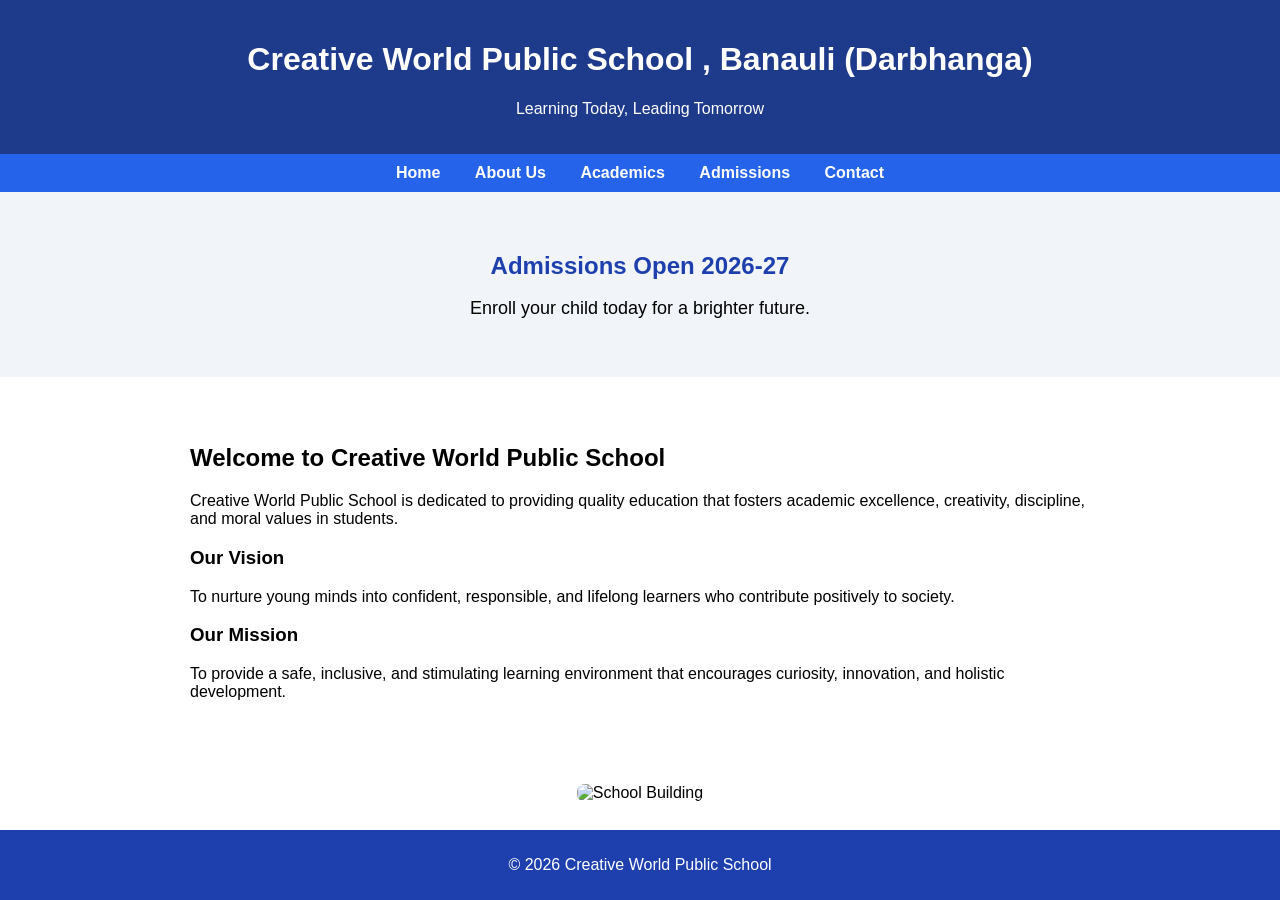
==== index.html @ fd7ee2b3 "desktop uploaded all the new files" ====
<!DOCTYPE html>
<html>
<head>
  <title>Creative World Public School</title>
  <link rel="stylesheet" href="style.css">
</head>
<body>

  <!-- Header -->
  <header>
    <h1>Creative World Public School , Banauli (Darbhanga)</h1>
    <p>Learning Today, Leading Tomorrow</p>
  </header>

  <!-- Navigation Menu -->
  <nav>
    <a href="index.html">Home</a>
    <a href="about.html">About Us</a>
    <a href="academics.html">Academics</a>
    <a href="admissions.html">Admissions</a>
    <a href="contact.html">Contact</a>
  </nav>

  <div class="hero">
  <h2>Admissions Open 2026-27</h2>
  <p>Enroll your child today for a brighter future.</p>
</div>


  <!-- Main Section -->
  <section>
  <h2>Welcome to Creative World Public School</h2>
  <p>
    Creative World Public School is dedicated to providing quality
    education that fosters academic excellence, creativity,
    discipline, and moral values in students.
  </p>

  <h3>Our Vision</h3>
  <p>
    To nurture young minds into confident, responsible, and
    lifelong learners who contribute positively to society.
  </p>

  <h3>Our Mission</h3>
  <p>
    To provide a safe, inclusive, and stimulating learning
    environment that encourages curiosity, innovation, and
    holistic development.
  </p>
</section>
<div class="school-image">
  <img src="https://cdn.pixabay.com/photo/2021/09/05/17/32/school-6600051_960_720.jpg" alt="School Building">
</div>



  <!-- Footer -->
  <footer>
    <p>© 2026 Creative World Public School</p>
  </footer>

</body>
</html>
---- style.css ----
body {
  margin: 0;
  font-family: Arial, sans-serif;
  min-height: 100vh;
  display: flex;
  flex-direction: column;
}




header {
  background-color: #1e3a8a;
  color: white;
  text-align: center;
  padding: 20px;
}

nav {
  background-color: #2563eb;
  text-align: center;
  padding: 10px;
}

nav a {
  color: white;
  margin: 0 15px;
  text-decoration: none;
  font-weight: bold;
}

nav a:hover {
  text-decoration: underline;
}

section {
  padding: 40px 20px;
  max-width: 900px;
  margin: auto;
}


footer {
  background-color: #1e40af;
  color: white;
  text-align: center;
  padding: 10px;
  margin-top: auto;
}
.hero {
  background-color: #f1f5f9;
  text-align: center;
  padding: 40px 20px;
}

.hero h2 {
  color: #1e40af;
  margin-bottom: 10px;
}

.hero p {
  font-size: 18px;
}

.school-image {
  text-align: center;
  margin: 20px 0;
}

.school-image img {
  width: 80%;
  max-width: 600px;
  border-radius: 8px;
}
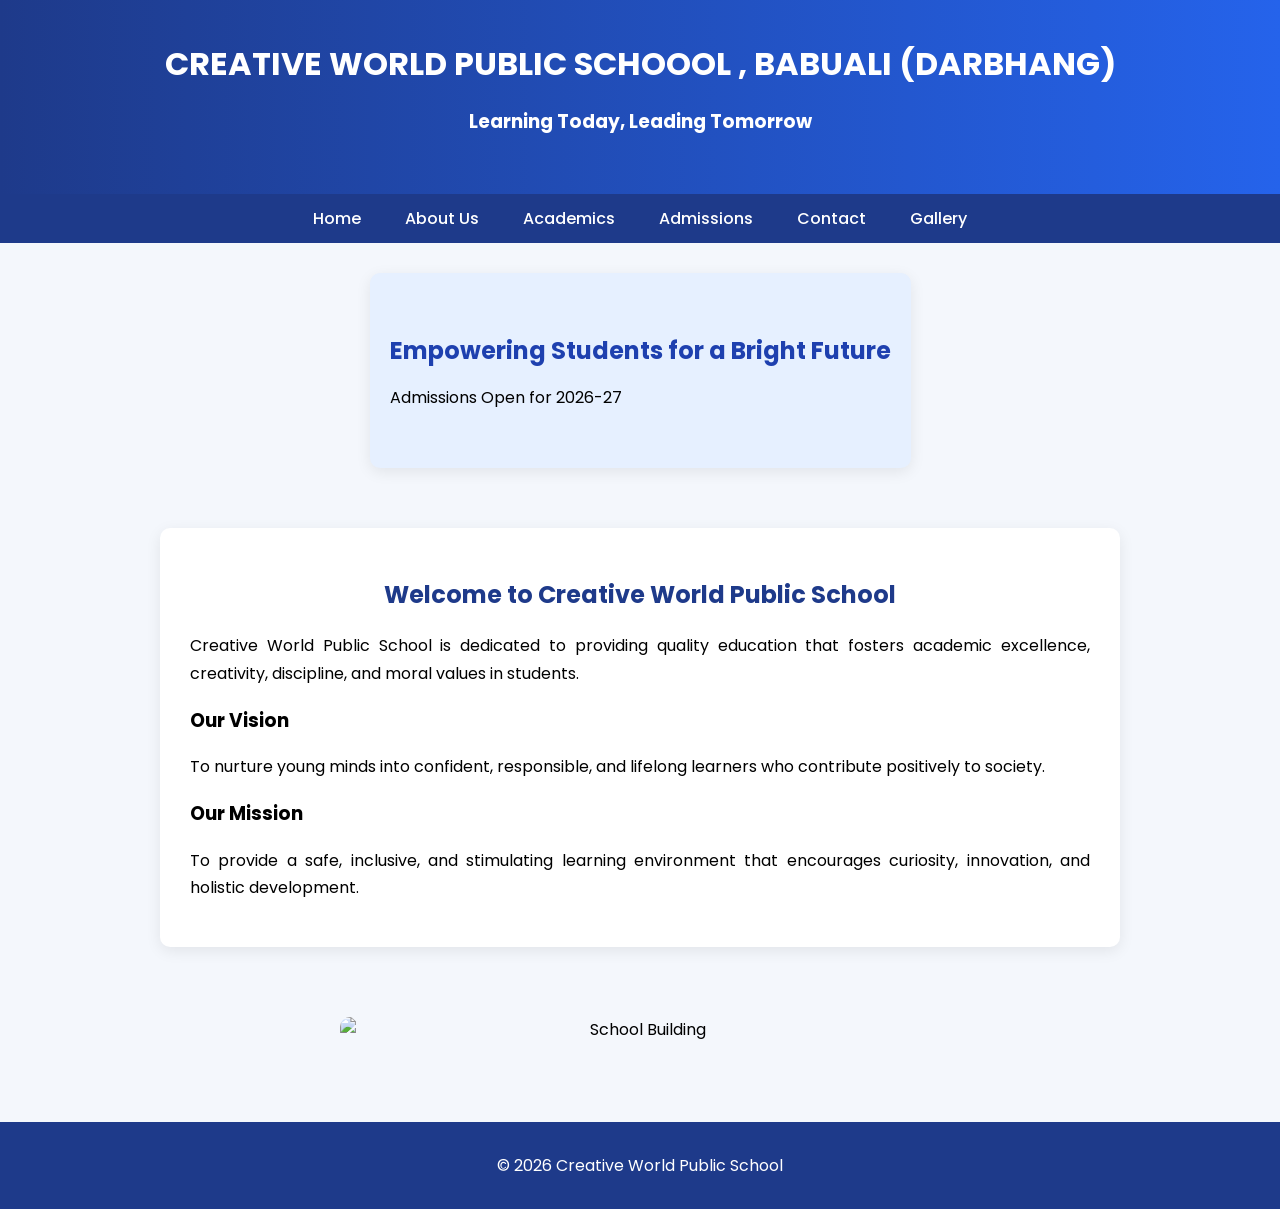
==== commit 1f845775: "Updated website design and added gallery" ====
--- a/index.html
+++ b/index.html
@@ -1,64 +1,71 @@
-<!DOCTYPE html>
-<html>
-<head>
-  <title>Creative World Public School</title>
-  <link rel="stylesheet" href="style.css">
-</head>
-<body>
-
-  <!-- Header -->
-  <header>
-    <h1>Creative World Public School , Banauli (Darbhanga)</h1>
-    <p>Learning Today, Leading Tomorrow</p>
-  </header>
-
-  <!-- Navigation Menu -->
-  <nav>
-    <a href="index.html">Home</a>
-    <a href="about.html">About Us</a>
-    <a href="academics.html">Academics</a>
-    <a href="admissions.html">Admissions</a>
-    <a href="contact.html">Contact</a>
-  </nav>
-
-  <div class="hero">
-  <h2>Admissions Open 2026-27</h2>
-  <p>Enroll your child today for a brighter future.</p>
-</div>
-
-
-  <!-- Main Section -->
-  <section>
-  <h2>Welcome to Creative World Public School</h2>
-  <p>
-    Creative World Public School is dedicated to providing quality
-    education that fosters academic excellence, creativity,
-    discipline, and moral values in students.
-  </p>
-
-  <h3>Our Vision</h3>
-  <p>
-    To nurture young minds into confident, responsible, and
-    lifelong learners who contribute positively to society.
-  </p>
-
-  <h3>Our Mission</h3>
-  <p>
-    To provide a safe, inclusive, and stimulating learning
-    environment that encourages curiosity, innovation, and
-    holistic development.
-  </p>
-</section>
-<div class="school-image">
-  <img src="https://cdn.pixabay.com/photo/2021/09/05/17/32/school-6600051_960_720.jpg" alt="School Building">
-</div>
-
-
-
-  <!-- Footer -->
-  <footer>
-    <p>© 2026 Creative World Public School</p>
-  </footer>
-
-</body>
-</html>
+<!DOCTYPE html>
+<html>
+<head>
+  <title>Creative World Public School</title>
+  <meta name="viewport" content="width=device-width, initial-scale=1.0">
+  <link href="https://fonts.googleapis.com/css2?family=Poppins:wght@300;400;600&display=swap" rel="stylesheet">
+  <link rel="stylesheet" href="style.css">
+</head>
+<body>
+
+  <!-- Header -->
+  <header>
+    <h1>CREATIVE WORLD PUBLIC SCHOOOL , BABUALI (DARBHANG) </h1>
+    <h3>Learning Today, Leading Tomorrow</h3>
+  </header>
+
+  <!-- Navigation Menu -->
+  <nav>
+    <a href="index.html">Home</a>
+    <a href="about.html">About Us</a>
+    <a href="academics.html">Academics</a>
+    <a href="admissions.html">Admissions</a>
+    <a href="contact.html">Contact</a>
+    <a href="gallery.html">Gallery</a>
+    
+  </nav>
+
+  <section class="hero">
+  <h2>Empowering Students for a Bright Future</h2>
+  <p>Admissions Open for 2026-27</p>
+</section>
+</div>
+
+
+  <!-- Main Section -->
+  <section>
+  <h2>Welcome to Creative World Public School</h2>
+  <p>
+    Creative World Public School is dedicated to providing quality
+    education that fosters academic excellence, creativity,
+    discipline, and moral values in students.
+  </p>
+
+  <h3>Our Vision</h3>
+  <p>
+    To nurture young minds into confident, responsible, and
+    lifelong learners who contribute positively to society.
+  </p>
+
+  <h3>Our Mission</h3>
+  <p>
+    To provide a safe, inclusive, and stimulating learning
+    environment that encourages curiosity, innovation, and
+    holistic development.
+  </p>
+</section>
+<div class="school-image">
+  <img src="groupakashsir.JPG" alt="School Building">
+  <!-- <img src="IMG20220530094544.jpg" alt="School Building"> -->
+  <!-- <img src="childeren.jpg" alt="Children Image"> -->
+</div>
+
+
+
+  <!-- Footer -->
+  <footer>
+    <p>© 2026 Creative World Public School</p>
+  </footer>
+
+</body>
+</html>
--- a/style.css
+++ b/style.css
@@ -1,78 +1,219 @@
-
-
-body {
-  margin: 0;
-  font-family: Arial, sans-serif;
-  min-height: 100vh;
-  display: flex;
-  flex-direction: column;
-}
-
-
-
-
-header {
-  background-color: #1e3a8a;
-  color: white;
-  text-align: center;
-  padding: 20px;
-}
-
-nav {
-  background-color: #2563eb;
-  text-align: center;
-  padding: 10px;
-}
-
-nav a {
-  color: white;
-  margin: 0 15px;
-  text-decoration: none;
-  font-weight: bold;
-}
-
-nav a:hover {
-  text-decoration: underline;
-}
-
-section {
-  padding: 40px 20px;
-  max-width: 900px;
-  margin: auto;
-}
-
-
-footer {
-  background-color: #1e40af;
-  color: white;
-  text-align: center;
-  padding: 10px;
-  margin-top: auto;
-}
-.hero {
-  background-color: #f1f5f9;
-  text-align: center;
-  padding: 40px 20px;
-}
-
-.hero h2 {
-  color: #1e40af;
-  margin-bottom: 10px;
-}
-
-.hero p {
-  font-size: 18px;
-}
-
-.school-image {
-  text-align: center;
-  margin: 20px 0;
-}
-
-.school-image img {
-  width: 80%;
-  max-width: 600px;
-  border-radius: 8px;
-}
-
-
+body {
+  margin: 0;
+  font-family: 'Poppins', sans-serif;
+  background-color: #f4f7fc;
+  min-height: 100vh;
+  display: flex;
+  flex-direction: column;
+}
+
+/* Header */
+header {
+  background: linear-gradient(90deg, #1e3a8a, #2563eb);
+  color: white;
+  text-align: center;
+  padding: 40px 20px;
+}
+
+header h1 {
+  margin: 0;
+  font-size: 32px;
+}
+
+header p {
+  margin-top: 10px;
+  font-weight: 300;
+}
+
+/* Navigation */
+nav {
+  background-color: #1e3a8a;
+  text-align: center;
+  padding: 12px 0;
+}
+
+nav a {
+  color: white;
+  text-decoration: none;
+  margin: 0 20px;
+  font-weight: 500;
+  transition: 0.3s;
+}
+
+nav a:hover {
+  color: #ffd700;
+}
+
+/* Hero Section */
+.hero {
+  background-color: #e6f0ff;
+  text-align: center;
+  padding: 40px 20px;
+}
+
+.hero h2 {
+  color: #1e40af;
+  margin-bottom: 10px;
+}
+
+/* Main Sections */
+section {
+  background: white;
+  margin: 30px auto;
+  padding: 30px;
+  border-radius: 10px;
+  max-width: 900px;
+  box-shadow: 0 4px 15px rgba(0,0,0,0.08);
+}
+
+/* Section Headings */
+section h2 {
+  text-align: center;
+  color: #1e3a8a;
+  margin-bottom: 20px;
+}
+
+/* Section Paragraphs */
+section p {
+  line-height: 1.7;
+  font-size: 16px;
+  text-align: justify;
+}
+
+/* Images */
+.school-image {
+  text-align: center;
+  margin: 20px 0;
+}
+
+.school-image img {
+  width: 100%;
+  max-width: 600px;
+  display: block;
+  margin: 20px auto;
+  border-radius: 10px;
+}
+
+/* Buttons */
+button {
+  background-color: #1e3a8a;
+  color: white;
+  padding: 10px 20px;
+  border: none;
+  border-radius: 5px;
+  cursor: pointer;
+}
+
+button:hover {
+  background-color: #15306b;
+}
+
+/* Footer */
+footer {
+  background-color: #1e3a8a;
+  color: white;
+  text-align: center;
+  padding: 15px;
+  margin-top: 40px;
+}
+
+/* Main layout fix */
+main {
+  flex: 1;
+}
+
+
+/* ===========================
+   Responsive Design
+   =========================== */
+
+@media (max-width: 768px) {
+
+  nav {
+    padding: 0;
+  }
+
+  nav a {
+    text-align: center;
+    font-size: 16px;
+    display: block;
+    width: 100%;
+    padding: 15px 0;
+    margin: 0;
+    border-top: 1px solid rgba(255,255,255,0.2);
+  }
+
+  nav a:first-child {
+    border-top: none;
+  }
+
+}
+
+/* Gallery Grid */
+.gallery {
+  display: grid;
+  grid-template-columns: repeat(auto-fit, minmax(250px, 1fr));
+  gap: 15px;
+  margin-top: 20px;
+}
+
+.gallery img {
+  width: 100%;
+  border-radius: 10px;
+  transition: 0.3s;
+}
+
+.gallery img:hover {
+  transform: scale(1.05);
+}
+
+/* =========================
+   Gallery Styling
+========================= */
+
+.gallery {
+  display: grid;
+  grid-template-columns: repeat(auto-fit, minmax(250px, 1fr));
+  gap: 20px;
+  margin-top: 25px;
+}
+
+.gallery-item {
+  overflow: hidden;
+  border-radius: 12px;
+  box-shadow: 0 5px 15px rgba(0,0,0,0.1);
+}
+
+.gallery-item img {
+  width: 100%;
+  height: 250px;
+  object-fit: cover;
+  transition: transform 0.4s ease;
+}
+
+.gallery-item img:hover {
+  transform: scale(1.1);
+}
+.gallery {
+  display: grid;
+  grid-template-columns: repeat(auto-fit, minmax(250px, 1fr));
+  gap: 20px;
+}
+
+.gallery-item {
+  overflow: hidden;
+  border-radius: 10px;
+  box-shadow: 0 4px 15px rgba(0,0,0,0.1);
+}
+
+.gallery-item img {
+  width: 100%;
+  height: 250px;        /* Fixed height */
+  object-fit: cover;    /* This fixes vertical image issue */
+  display: block;
+  transition: 0.4s;
+}
+
+.gallery-item img:hover {
+  transform: scale(1.05);
+}
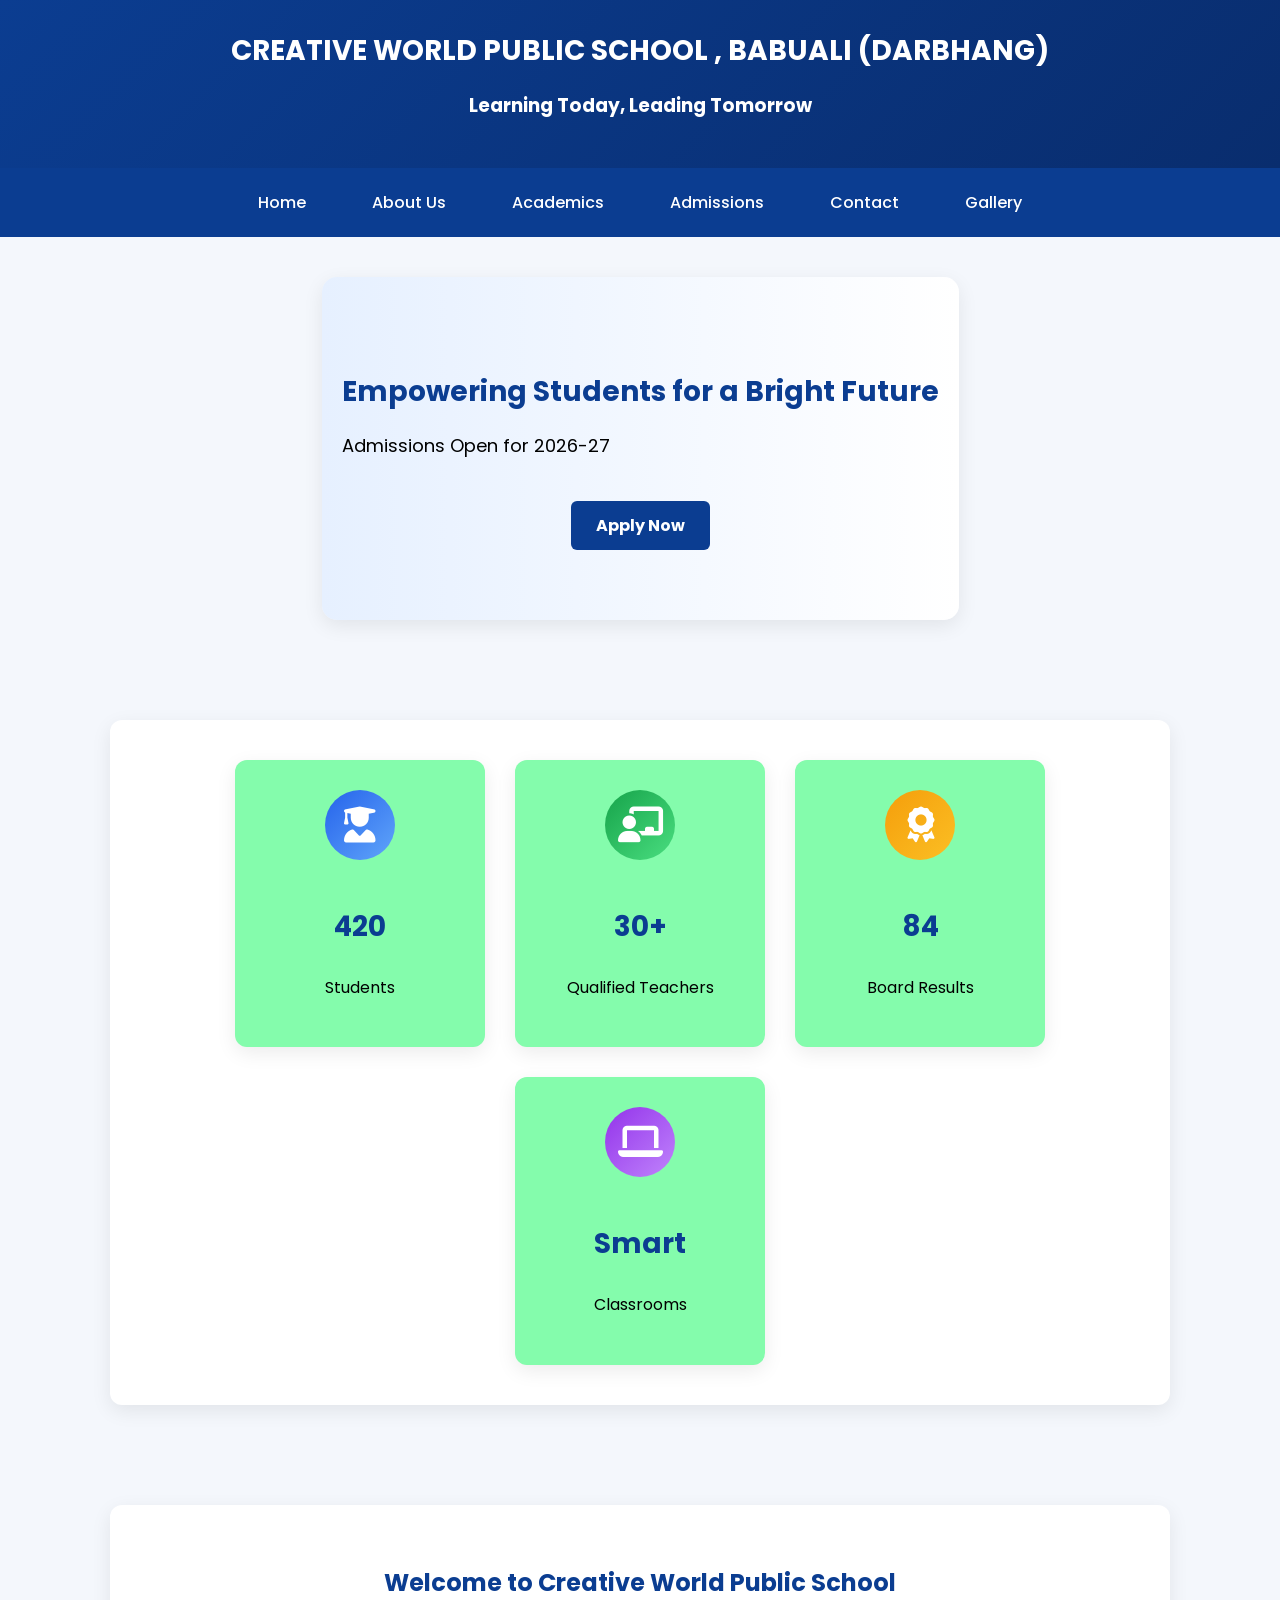
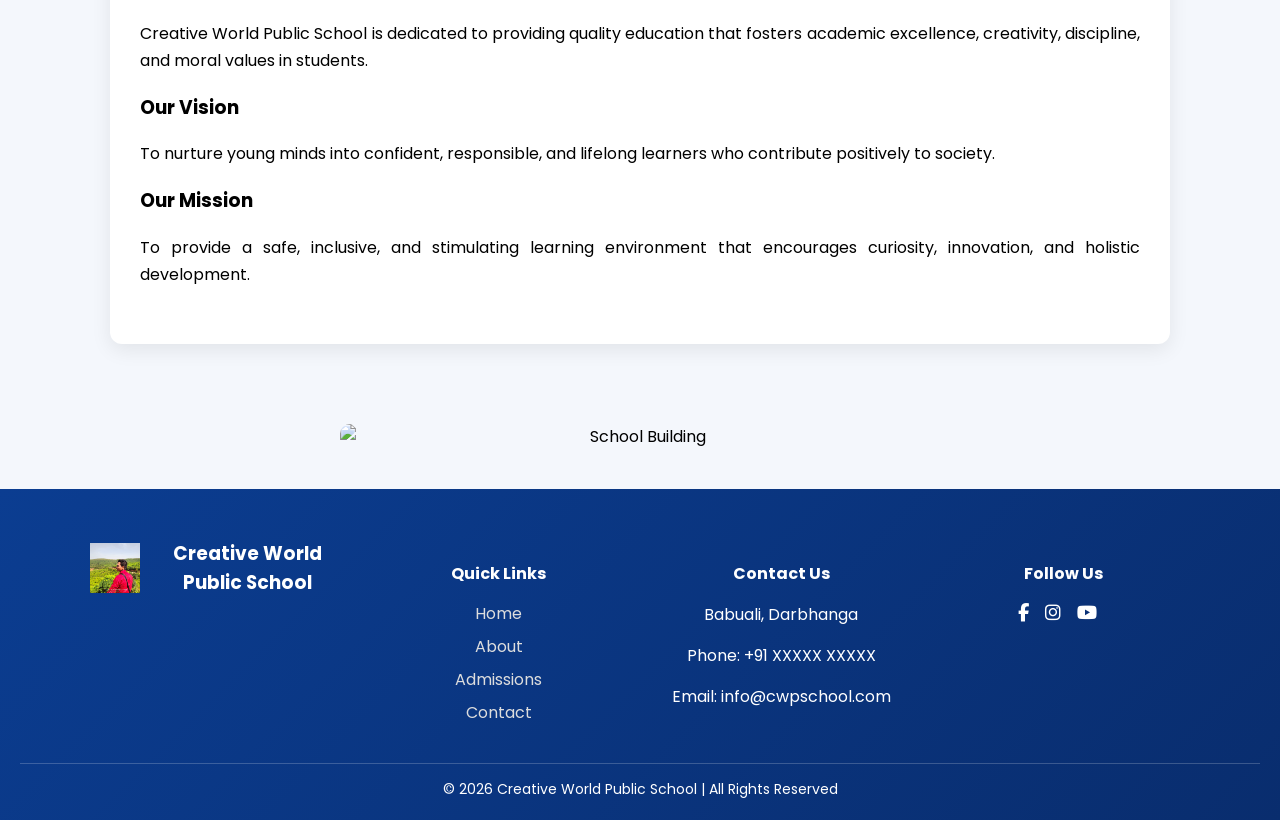
==== commit 07101e8e: "Update: premium UI improvements and new images added" ====
--- a/index.html
+++ b/index.html
@@ -2,6 +2,7 @@
 <html>
 <head>
   <title>Creative World Public School</title>
+  <link rel="stylesheet" href="https://cdnjs.cloudflare.com/ajax/libs/font-awesome/6.5.1/css/all.min.css">
   <meta name="viewport" content="width=device-width, initial-scale=1.0">
   <link href="https://fonts.googleapis.com/css2?family=Poppins:wght@300;400;600&display=swap" rel="stylesheet">
   <link rel="stylesheet" href="style.css">
@@ -10,7 +11,7 @@
 
   <!-- Header -->
   <header>
-    <h1>CREATIVE WORLD PUBLIC SCHOOOL , BABUALI (DARBHANG) </h1>
+    <h1>CREATIVE WORLD PUBLIC SCHOOL , BABUALI (DARBHANG) </h1>
     <h3>Learning Today, Leading Tomorrow</h3>
   </header>
 
@@ -25,12 +26,41 @@
     
   </nav>
 
-  <section class="hero">
+ <section class="hero">
   <h2>Empowering Students for a Bright Future</h2>
   <p>Admissions Open for 2026-27</p>
+  <a href="admissions.html" class="btn">Apply Now</a>
 </section>
-</div>
 
+<!-- Highlights” Section (Very Important) -->
+ 
+<section class="highlights">
+
+  <div class="highlight-box">
+    <i class="fas fa-user-graduate icon-student"></i>
+    <h3 class="counter" data-target="500">0</h3>
+    <p>Students</p>
+  </div>
+
+  <div class="highlight-box">
+    <i class="fas fa-chalkboard-teacher icon-teacher"></i>
+    <h3 class="counter" data-target="30">0</h3>
+    <p>Qualified Teachers</p>
+  </div>
+
+  <div class="highlight-box">
+    <i class="fas fa-award icon-result"></i>
+    <h3 class="counter" data-target="100">0</h3>
+    <p>Board Results</p>
+  </div>
+
+  <div class="highlight-box">
+    <i class="fas fa-laptop icon-class"></i>
+    <h3>Smart</h3>
+    <p>Classrooms</p>
+  </div>
+
+</section>
 
   <!-- Main Section -->
   <section>
@@ -63,9 +93,71 @@
 
 
   <!-- Footer -->
-  <footer>
-    <p>© 2026 Creative World Public School</p>
-  </footer>
+ <footer class="footer">
+
+  <div class="footer-container">
+
+    <div class="footer-box footer-brand">
+  <div class="footer-logo">
+    <img src="jamil.jpg" alt="School Logo">
+    <h3>Creative World Public School</h3>
+  </div>
+</div>
+
+    <div class="footer-box">
+      <h4>Quick Links</h4>
+      <a href="index.html">Home</a>
+      <a href="about.html">About</a>
+      <a href="admissions.html">Admissions</a>
+      <a href="contact.html">Contact</a>
+    </div>
+
+    <div class="footer-box">
+      <h4>Contact Us</h4>
+      <p>Babuali, Darbhanga</p>
+      <p>Phone: +91 XXXXX XXXXX</p>
+      <p>Email: info@cwpschool.com</p>
+    </div>
+
+    <div class="footer-box">
+      <h4>Follow Us</h4>
+      <div class="social-icons">
+        <i class="fab fa-facebook-f"></i>
+        <i class="fab fa-instagram"></i>
+        <i class="fab fa-youtube"></i>
+      </div>
+    </div>
+
+  </div>
+
+  <div class="footer-bottom">
+    © 2026 Creative World Public School | All Rights Reserved
+  </div>
+
+</footer>
+  <script>
+  const counters = document.querySelectorAll('.counter');
+
+  counters.forEach(counter => {
+    counter.innerText = '0';
+
+    const updateCounter = () => {
+      const target = +counter.getAttribute('data-target');
+      const current = +counter.innerText;
+
+      const increment = target / 100;
+
+      if (current < target) {
+        counter.innerText = Math.ceil(current + increment);
+        setTimeout(updateCounter, 20);
+      } else {
+        counter.innerText = target + "+";
+      }
+    };
+
+    updateCounter();
+  });
+</script>
 
 </body>
 </html>
--- a/style.css
+++ b/style.css
@@ -1,3 +1,4 @@
+
 body {
   margin: 0;
   font-family: 'Poppins', sans-serif;
@@ -9,71 +10,94 @@
 
 /* Header */
 header {
-  background: linear-gradient(90deg, #1e3a8a, #2563eb);
-  color: white;
-  text-align: center;
-  padding: 40px 20px;
+  background: linear-gradient(135deg, #0b3d91, #092d6e);
+  color: white;
+  text-align: center;
+  padding: 30px 10px;
 }
 
 header h1 {
   margin: 0;
-  font-size: 32px;
+  font-size: 28px;
 }
 
 header p {
-  margin-top: 10px;
-  font-weight: 300;
+  margin-top: 8px;
+  font-size: 14px;
+  color: #f4b400;
 }
 
 /* Navigation */
 nav {
-  background-color: #1e3a8a;
-  text-align: center;
+  background-color: #0b3d91;
   padding: 12px 0;
+  text-align: center;
 }
 
 nav a {
   color: white;
   text-decoration: none;
-  margin: 0 20px;
+  margin: 0 18px;
   font-weight: 500;
+  position: relative;
+  transition: 0.3s ease;
+}
+
+nav a::after {
+  content: "";
+  width: 0;
+  height: 2px;
+  background: #f4b400;
+  position: absolute;
+  left: 0;
+  bottom: -5px;
   transition: 0.3s;
 }
 
-nav a:hover {
-  color: #ffd700;
+nav a:hover::after {
+  width: 100%;
 }
 
 /* Hero Section */
 .hero {
-  background-color: #e6f0ff;
-  text-align: center;
-  padding: 40px 20px;
+  text-align: center;
+  padding: 70px 20px;
+  background: linear-gradient(to right, #e6f0ff, #ffffff);
+  border-radius: 15px;
+  max-width: 1000px;
+  margin: 40px auto;
+  box-shadow: 0 6px 20px rgba(0, 0, 0, 0.08);
 }
 
 .hero h2 {
-  color: #1e40af;
-  margin-bottom: 10px;
+  color: #0b3d91;
+  margin-bottom: 15px;
+  font-size: 28px;
+}
+
+.hero p {
+  font-size: 18px;
+  margin-bottom: 20px;
 }
 
 /* Main Sections */
+
 section {
   background: white;
-  margin: 30px auto;
-  padding: 30px;
-  border-radius: 10px;
-  max-width: 900px;
-  box-shadow: 0 4px 15px rgba(0,0,0,0.08);
-}
-
-/* Section Headings */
+  margin: 40px auto;
+  padding: 40px 30px;
+  border-radius: 12px;
+  max-width: 1000px;
+  box-shadow: 0 6px 20px rgba(0, 0, 0, 0.08);
+}
+
 section h2 {
   text-align: center;
-  color: #1e3a8a;
+  color: #0b3d91;
   margin-bottom: 20px;
-}
-
-/* Section Paragraphs */
+  font-size: 24px;
+}
+
 section p {
   line-height: 1.7;
   font-size: 16px;
@@ -110,11 +134,11 @@
 
 /* Footer */
 footer {
-  background-color: #1e3a8a;
-  color: white;
-  text-align: center;
-  padding: 15px;
-  margin-top: 40px;
+  background-color: #0b3d91;
+  color: white;
+  text-align: center;
+  padding: 15px 0;
+  margin-top: auto;
 }
 
 /* Main layout fix */
@@ -129,6 +153,27 @@
 
 @media (max-width: 768px) {
 
+  /* Highlight boxes mobile fix */
+.highlights {
+  gap: 15px;
+}
+
+.highlight-box {
+  width: 45%;
+  padding: 20px 10px;
+}
+
+.highlight-box h3 {
+  font-size: 20px;
+}
+
+.highlight-box i {
+  width: 55px;
+  height: 55px;
+  font-size: 24px;
+}
+
+  /* NAVIGATION */
   nav {
     padding: 0;
   }
@@ -147,73 +192,289 @@
     border-top: none;
   }
 
-}
-
-/* Gallery Grid */
+  /* FOOTER */
+  .footer-container {
+    flex-direction: column;
+    text-align: center;
+  }
+
+  .social-icons {
+    margin-top: 10px;
+  }
+  .footer-brand .footer-logo {
+  justify-content: center;
+}
+
+}
+
+
+/* Button */
+
+.btn {
+  display: inline-block;
+  margin-top: 20px;
+  padding: 12px 25px;
+  background-color: #0b3d91;
+  color: white;
+  text-decoration: none;
+  border-radius: 6px;
+  font-weight: bold;
+  transition: 0.3s ease;
+}
+
+.btn:hover {
+  background-color: #082d6b;
+}
+
+ 
+.highlights {
+  display: flex;
+  justify-content: center;
+  gap: 30px;
+  margin: 60px auto;
+  flex-wrap: wrap;
+  max-width: 1000px;
+}
+
+.highlight-box {
+  background: rgb(132, 252, 172);
+  padding: 30px 15px;
+  width: 220px;
+  text-align: center;
+  border-radius: 12px;
+  box-shadow: 0 6px 20px rgba(0, 0, 0, 0.08);
+  transition: 0.3s ease;
+
+  display: flex;
+  flex-direction: column;
+  justify-content: center;
+  align-items: center;
+}
+
+.highlight-box h3 {
+  color: #0b3d91;
+  font-size: 28px;
+  margin-bottom: 10px;
+}
+
+/* Add Premium Icon CSS */
+
+.highlight-box i {
+  font-size: 36px;
+  margin-bottom: 18px;
+  width: 70px;
+  height: 70px;
+  display: flex;
+  align-items: center;
+  justify-content: center;
+  border-radius: 50%;
+  color: white;
+  transition: all 0.3s ease;
+}
+
+.icon-student {
+  background: linear-gradient(135deg, #2563eb, #60a5fa);
+}
+
+.icon-teacher {
+  background: linear-gradient(135deg, #16a34a, #4ade80);
+}
+
+.icon-result {
+  background: linear-gradient(135deg, #f59e0b, #fbbf24);
+}
+
+.icon-class {
+  background: linear-gradient(135deg, #9333ea, #c084fc);
+}
+
+.highlight-box:hover i {
+  transform: scale(1.15) rotate(5deg);
+}
+
+.highlight-box {
+  transition: transform 0.3s ease, box-shadow 0.3s ease;
+}
+.highlight-box:hover {
+  transform: translateY(-8px);
+  box-shadow: 0 12px 30px rgba(0, 0, 0, 0.12);
+}
+
+nav {
+  display: flex;
+  justify-content: center;
+  flex-wrap: wrap;
+}
+
+nav a {
+  padding: 10px 15px;
+}
+
+/* =========================
+   Premium Footer
+========================= */
+
+.footer {
+  background: linear-gradient(135deg, #0b3d91, #092d6e);
+  color: white;
+  padding: 50px 20px 20px;
+  margin-top: auto;
+}
+
+.footer-container {
+  display: flex;
+  justify-content: space-between;
+  flex-wrap: wrap;
+  max-width: 1100px;
+  margin: auto;
+  gap: 30px;
+}
+
+.footer-box {
+  flex: 1;
+  min-width: 220px;
+}
+
+.footer-box h3,
+.footer-box h4 {
+  margin-bottom: 15px;
+}
+
+.footer-box a {
+  display: block;
+  color: #ddd;
+  text-decoration: none;
+  margin-bottom: 8px;
+  transition: 0.3s;
+}
+
+.footer-box a:hover {
+  color: #f4b400;
+}
+
+.social-icons i {
+  font-size: 18px;
+  margin-right: 12px;
+  cursor: pointer;
+  transition: 0.3s;
+}
+
+.social-icons i:hover {
+  color: #f4b400;
+}
+
+.footer-bottom {
+  text-align: center;
+  margin-top: 30px;
+  padding-top: 15px;
+  border-top: 1px solid rgba(255,255,255,0.2);
+  font-size: 14px;
+}
+
+/* Footer Logo Alignment */
+
+.footer-brand .footer-logo {
+  display: flex;
+  align-items: center;
+  gap: 12px;
+}
+
+.footer-brand img {
+  width: 50px;
+  height: 50px;
+  object-fit: contain;
+}
+
+.footer-brand h3 {
+  margin: 0;
+}
+
+/* =========================
+   ULTRA PREMIUM GALLERY
+========================= */
+
 .gallery {
+  padding: 60px 20px;
+  text-align: center;
+}
+
+.gallery h2 {
+  font-size: 32px;
+  margin-bottom: 40px;
+  color: #0b3d91;
+}
+
+.gallery-container {
   display: grid;
   grid-template-columns: repeat(auto-fit, minmax(250px, 1fr));
-  gap: 15px;
-  margin-top: 20px;
-}
-
-.gallery img {
-  width: 100%;
-  border-radius: 10px;
-  transition: 0.3s;
-}
-
-.gallery img:hover {
-  transform: scale(1.05);
-}
-
-/* =========================
-   Gallery Styling
-========================= */
-
-.gallery {
-  display: grid;
-  grid-template-columns: repeat(auto-fit, minmax(250px, 1fr));
-  gap: 20px;
-  margin-top: 25px;
+  gap: 25px;
+  max-width: 1100px;
+  margin: auto;
 }
 
 .gallery-item {
+  position: relative;
   overflow: hidden;
-  border-radius: 12px;
-  box-shadow: 0 5px 15px rgba(0,0,0,0.1);
+  border-radius: 15px;
+  box-shadow: 0 8px 25px rgba(0,0,0,0.1);
+  cursor: pointer;
 }
 
 .gallery-item img {
   width: 100%;
-  height: 250px;
+  height: 230px;
   object-fit: cover;
-  transition: transform 0.4s ease;
-}
-
-.gallery-item img:hover {
-  transform: scale(1.1);
-}
-.gallery {
-  display: grid;
-  grid-template-columns: repeat(auto-fit, minmax(250px, 1fr));
-  gap: 20px;
-}
-
-.gallery-item {
-  overflow: hidden;
+  transition: transform 0.6s ease;
+}
+
+/* Zoom effect */
+.gallery-item:hover img {
+  transform: scale(1.15);
+}
+
+/* Overlay */
+.overlay {
+  position: absolute;
+  bottom: 0;
+  width: 100%;
+  background: rgba(0,0,0,0.6);
+  color: white;
+  padding: 15px;
+  text-align: center;
+  transform: translateY(100%);
+  transition: 0.4s ease;
+}
+
+.gallery-item:hover .overlay {
+  transform: translateY(0);
+}
+
+/* Lightbox */
+.lightbox {
+  display: none;
+  position: fixed;
+  z-index: 999;
+  padding-top: 60px;
+  left: 0;
+  top: 0;
+  width: 100%;
+  height: 100%;
+  background: rgba(0,0,0,0.9);
+}
+
+.lightbox img {
+  display: block;
+  margin: auto;
+  max-width: 85%;
+  max-height: 80vh;
   border-radius: 10px;
-  box-shadow: 0 4px 15px rgba(0,0,0,0.1);
-}
-
-.gallery-item img {
-  width: 100%;
-  height: 250px;        /* Fixed height */
-  object-fit: cover;    /* This fixes vertical image issue */
-  display: block;
-  transition: 0.4s;
-}
-
-.gallery-item img:hover {
-  transform: scale(1.05);
+}
+
+.close-btn {
+  position: absolute;
+  top: 25px;
+  right: 40px;
+  color: white;
+  font-size: 40px;
+  cursor: pointer;
 }
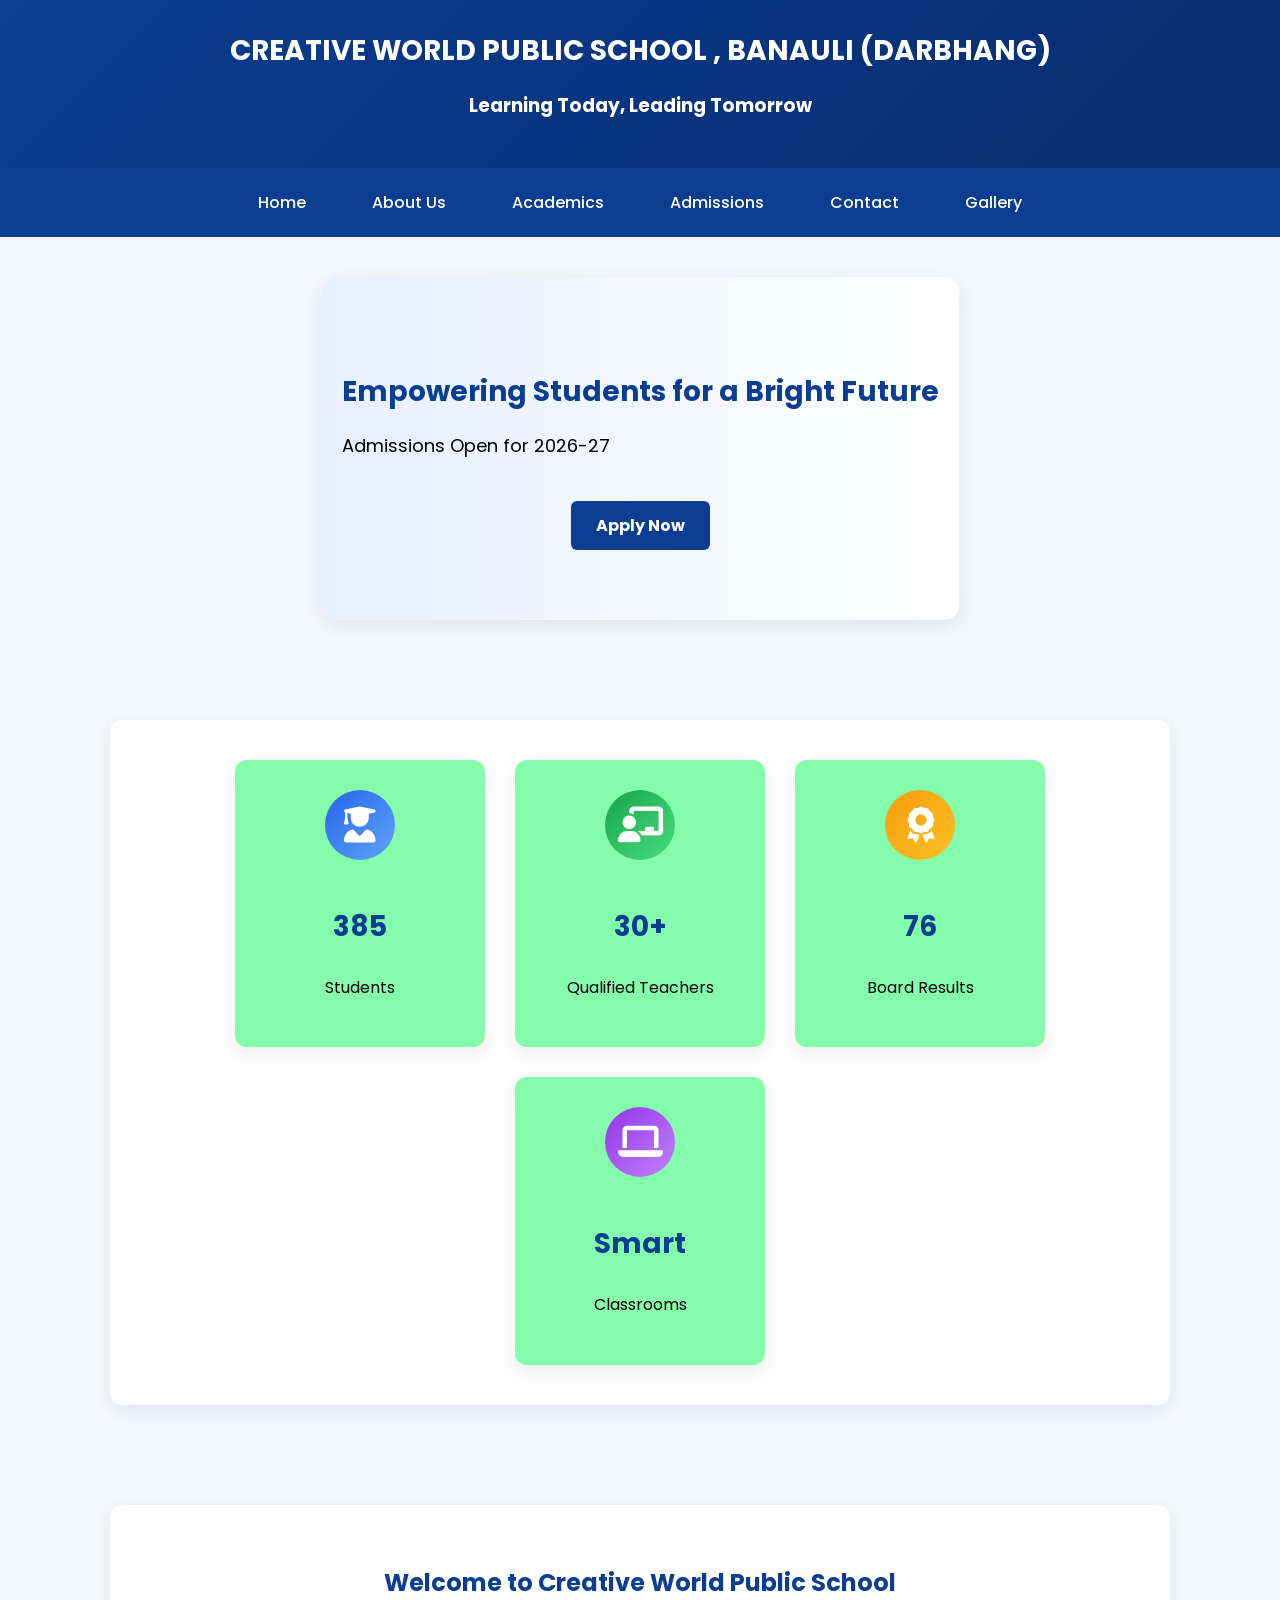
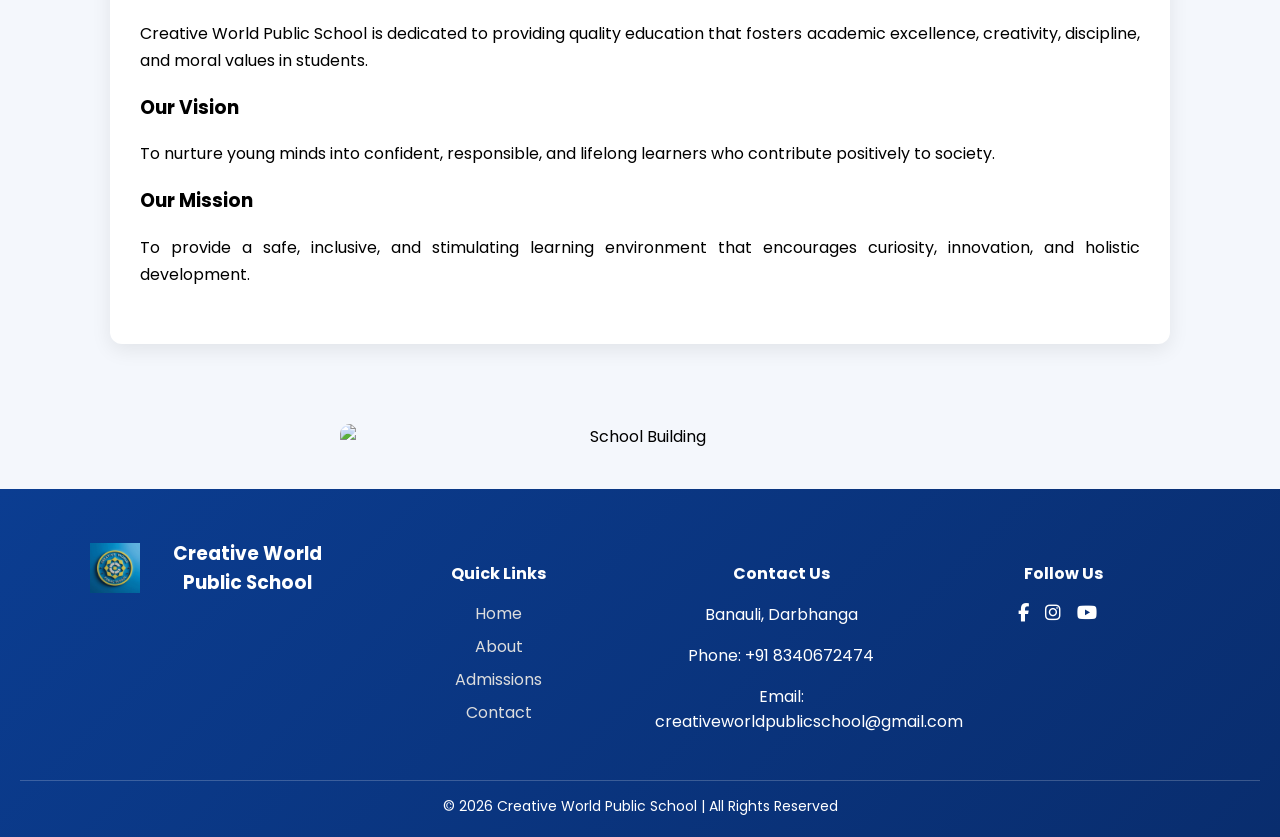
==== commit 3228e9ac: "Updated school website pages and gallery images" ====
--- a/index.html
+++ b/index.html
@@ -11,7 +11,7 @@
 
   <!-- Header -->
   <header>
-    <h1>CREATIVE WORLD PUBLIC SCHOOL , BABUALI (DARBHANG) </h1>
+    <h1>CREATIVE WORLD PUBLIC SCHOOL , BANAULI (DARBHANG) </h1>
     <h3>Learning Today, Leading Tomorrow</h3>
   </header>
 
@@ -85,7 +85,7 @@
   </p>
 </section>
 <div class="school-image">
-  <img src="groupakashsir.JPG" alt="School Building">
+  <img src="groupakashsir.jpg" alt="School Building">
   <!-- <img src="IMG20220530094544.jpg" alt="School Building"> -->
   <!-- <img src="childeren.jpg" alt="Children Image"> -->
 </div>
@@ -99,7 +99,7 @@
 
     <div class="footer-box footer-brand">
   <div class="footer-logo">
-    <img src="jamil.jpg" alt="School Logo">
+    <img src="logo.jpg" alt="School Logo">
     <h3>Creative World Public School</h3>
   </div>
 </div>
@@ -114,9 +114,9 @@
 
     <div class="footer-box">
       <h4>Contact Us</h4>
-      <p>Babuali, Darbhanga</p>
-      <p>Phone: +91 XXXXX XXXXX</p>
-      <p>Email: info@cwpschool.com</p>
+      <p>Banauli, Darbhanga</p>
+      <p>Phone: +91 8340672474</p>
+      <p>Email: creativeworldpublicschool@gmail.com</p>
     </div>
 
     <div class="footer-box">
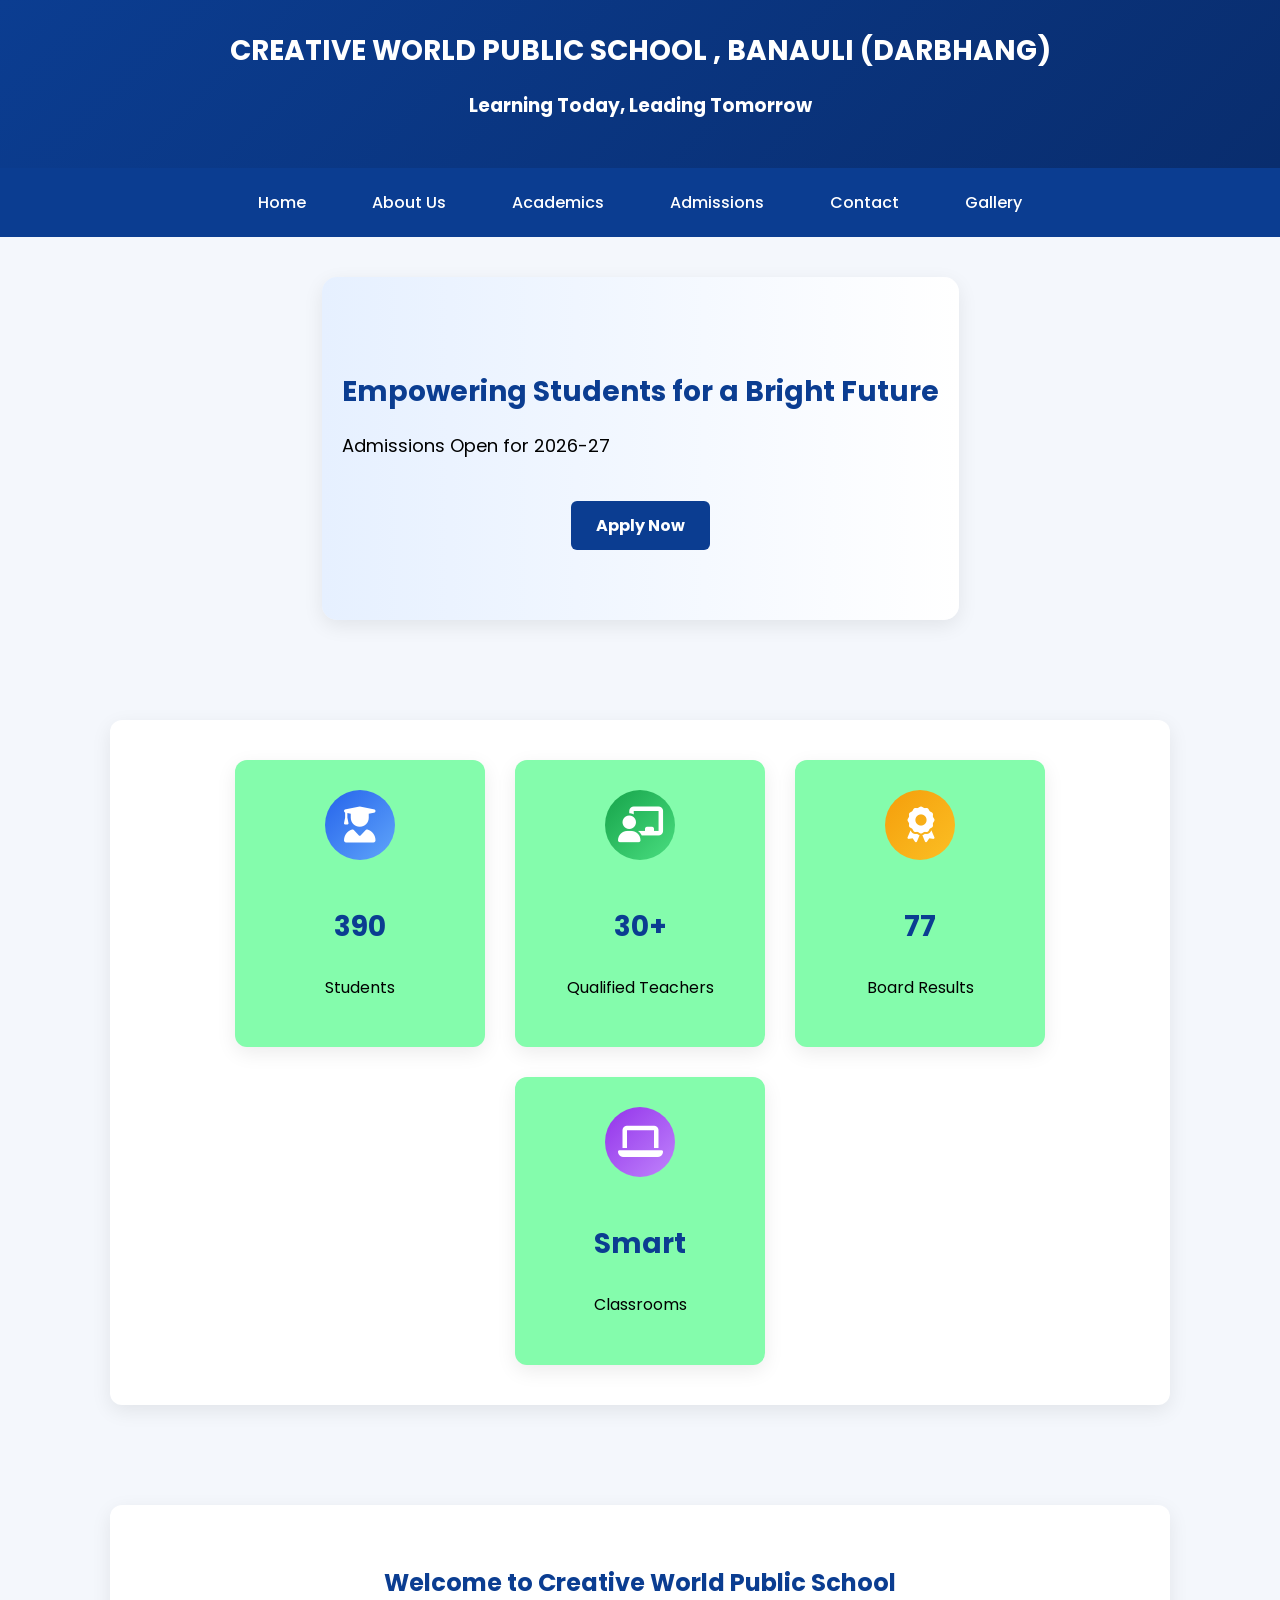
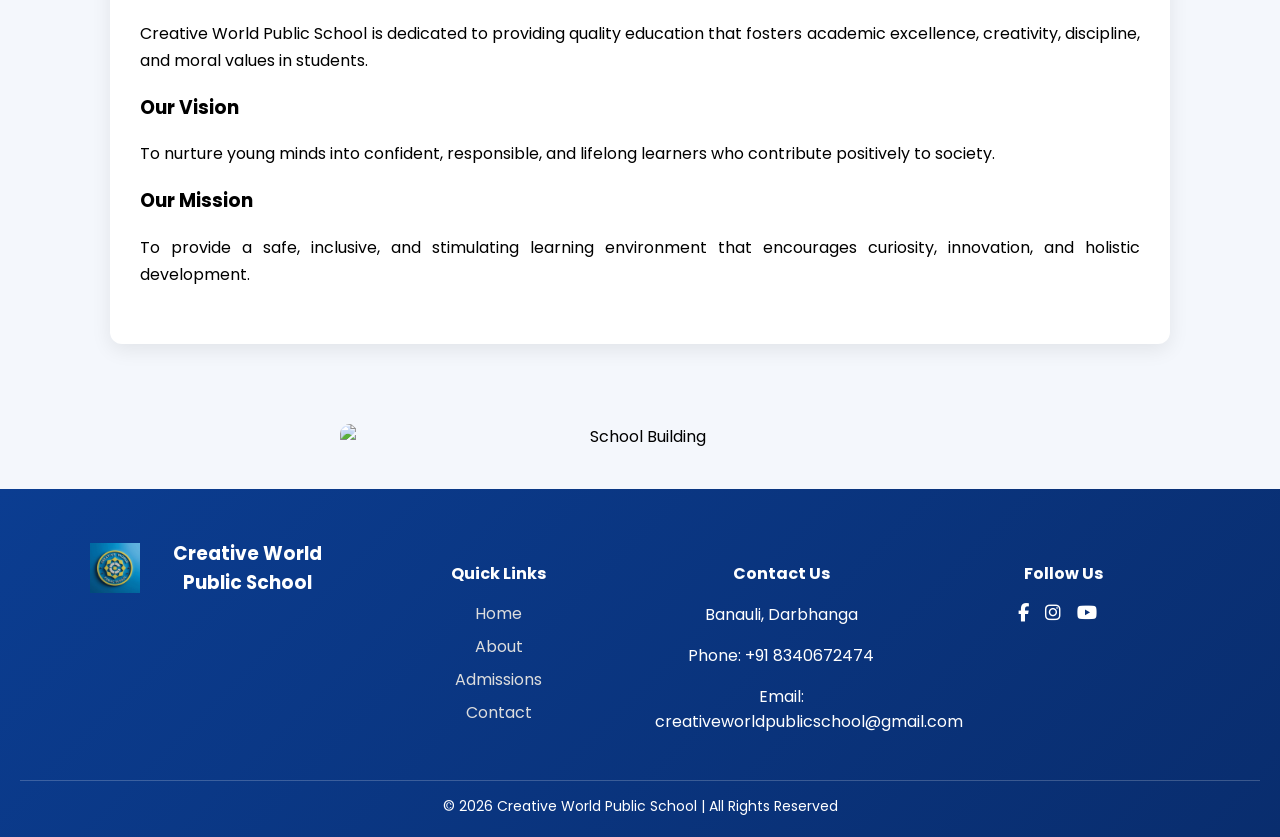
==== commit cca53607: "change the folder name" ====
--- a/index.html
+++ b/index.html
@@ -85,7 +85,7 @@
   </p>
 </section>
 <div class="school-image">
-  <img src="groupakashsir.jpg" alt="School Building">
+  <img src="/schoolimages/groupakashsir.jpg" alt="School Building">
   <!-- <img src="IMG20220530094544.jpg" alt="School Building"> -->
   <!-- <img src="childeren.jpg" alt="Children Image"> -->
 </div>
@@ -99,7 +99,7 @@
 
     <div class="footer-box footer-brand">
   <div class="footer-logo">
-    <img src="logo.jpg" alt="School Logo">
+    <img src="/schoolimages/logo.jpg" alt="School Logo">
     <h3>Creative World Public School</h3>
   </div>
 </div>
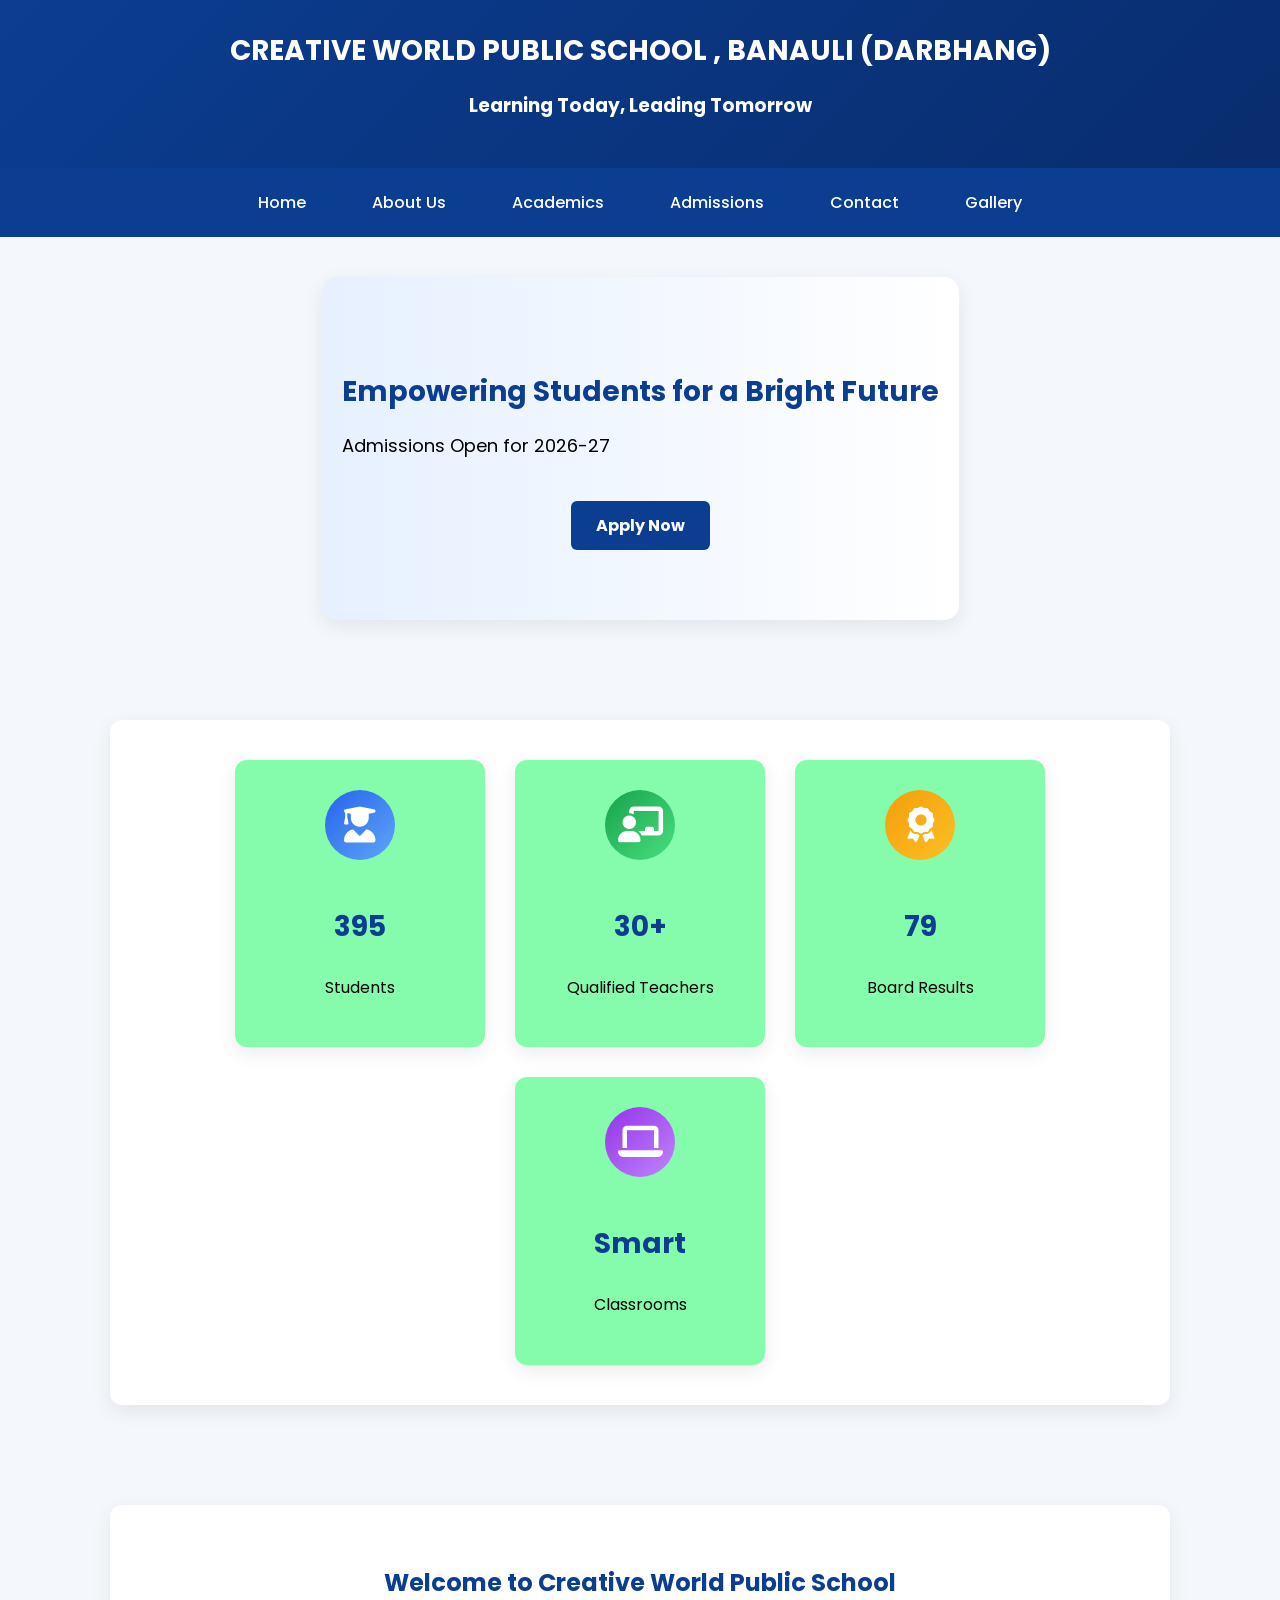
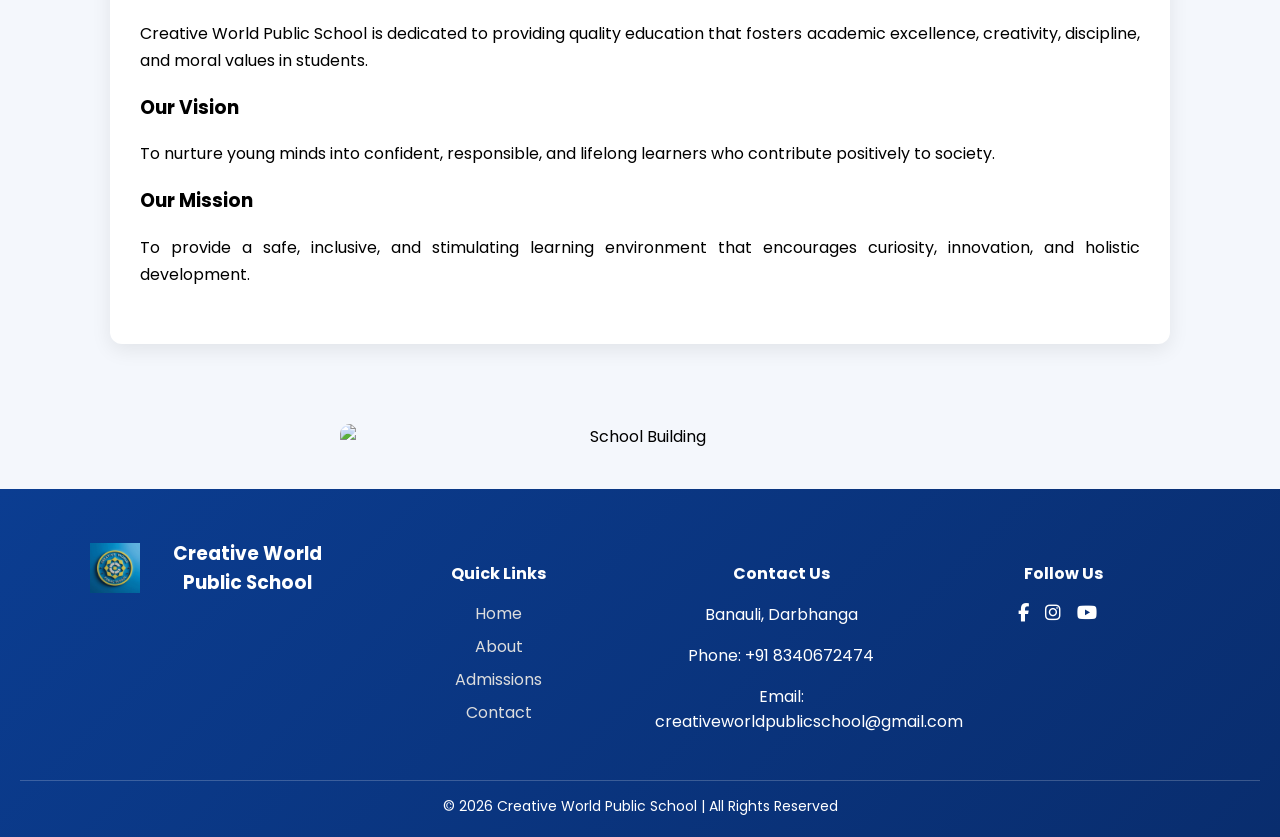
==== commit 538917fb: "Fix gallery images" ====
--- a/index.html
+++ b/index.html
@@ -85,7 +85,7 @@
   </p>
 </section>
 <div class="school-image">
-  <img src="/schoolimages/groupakashsir.jpg" alt="School Building">
+  <img src="schoolimages/groupakashsir.jpg" alt="School Building">
   <!-- <img src="IMG20220530094544.jpg" alt="School Building"> -->
   <!-- <img src="childeren.jpg" alt="Children Image"> -->
 </div>
@@ -99,7 +99,7 @@
 
     <div class="footer-box footer-brand">
   <div class="footer-logo">
-    <img src="/schoolimages/logo.jpg" alt="School Logo">
+    <img src="schoolimages/logo.jpg" alt="School Logo">
     <h3>Creative World Public School</h3>
   </div>
 </div>
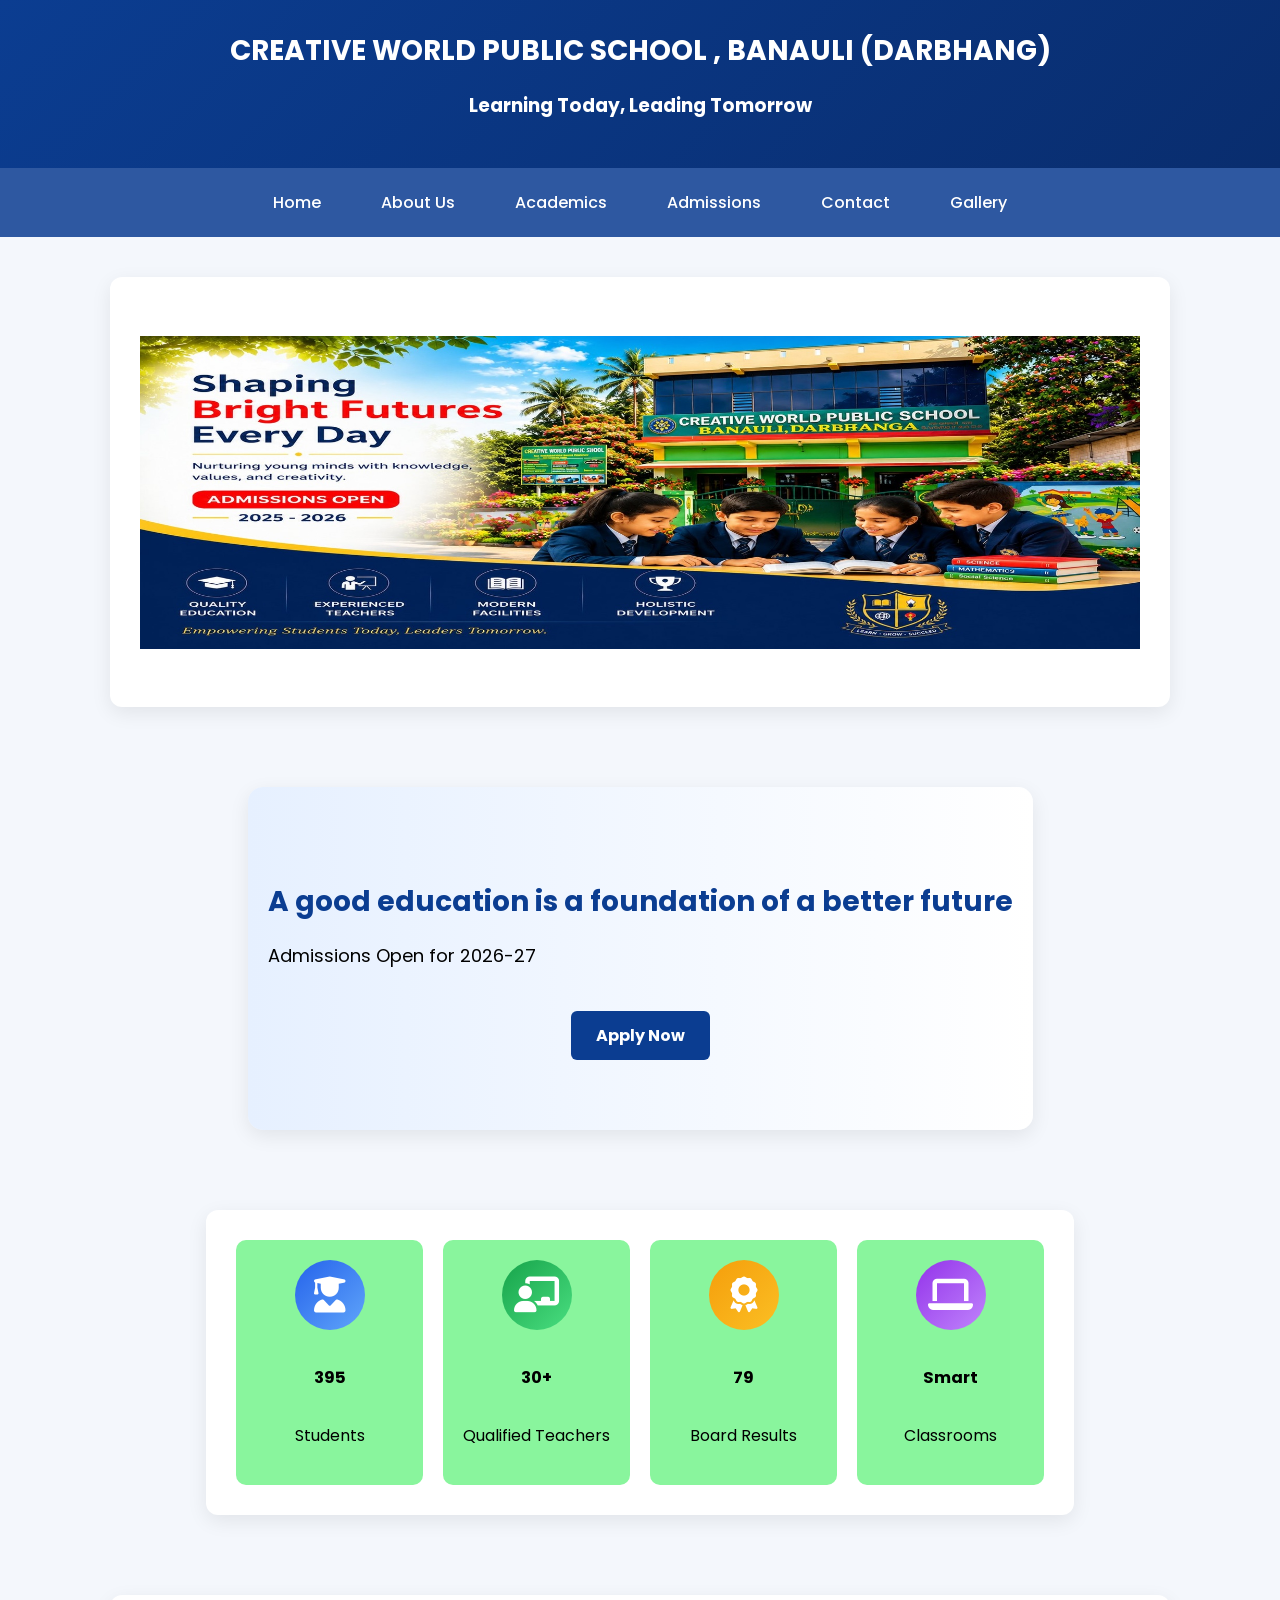
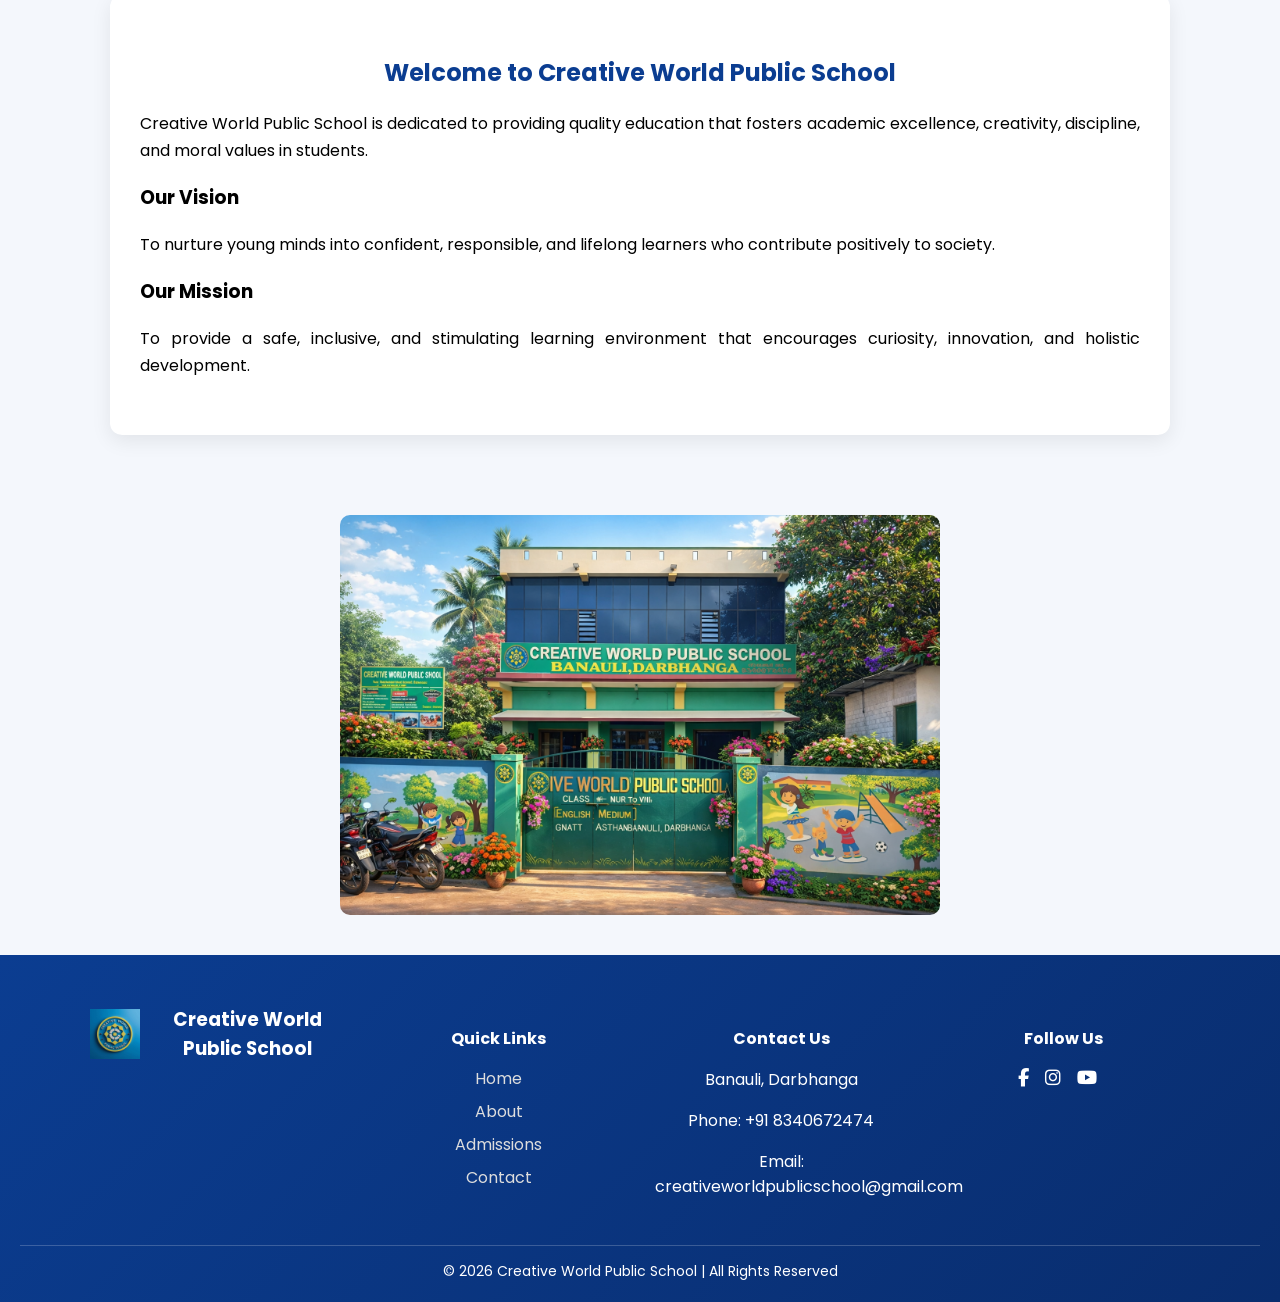
==== commit da677c59: "Added homepage slider and UI improvements" ====
--- a/index.html
+++ b/index.html
@@ -11,8 +11,10 @@
 
   <!-- Header -->
   <header>
+  
     <h1>CREATIVE WORLD PUBLIC SCHOOL , BANAULI (DARBHANG) </h1>
     <h3>Learning Today, Leading Tomorrow</h3>
+   
   </header>
 
   <!-- Navigation Menu -->
@@ -26,8 +28,26 @@
     
   </nav>
 
+ <section class="hero-slider">
+  <div class="slide active">
+    <img src="schoolimages/sliderone.jpg" alt="School Building">
+  </div>
+
+  <div class="slide">
+    <img src="schoolimages/slidertwo.jpg" alt="Students">
+  </div>
+
+  <div class="slide">
+    <img src="schoolimages/sliderthree.webp" alt="Studentss">
+  </div>
+
+  <!-- <div class="slide">
+    <img src="https://wallpapers.com/images/high/indian-soldiers-at-galwan-valley-tz66c3o6tfjzhm9b.webp" alt="Classroom">
+  </div> -->
+</section>
+
  <section class="hero">
-  <h2>Empowering Students for a Bright Future</h2>
+  <h2>A good education is a foundation of a better future</h2>
   <p>Admissions Open for 2026-27</p>
   <a href="admissions.html" class="btn">Apply Now</a>
 </section>
@@ -45,7 +65,7 @@
   <div class="highlight-box">
     <i class="fas fa-chalkboard-teacher icon-teacher"></i>
     <h3 class="counter" data-target="30">0</h3>
-    <p>Qualified Teachers</p>
+    <p>Qualified Teachers</p> 
   </div>
 
   <div class="highlight-box">
@@ -84,8 +104,9 @@
     holistic development.
   </p>
 </section>
+
 <div class="school-image">
-  <img src="schoolimages/groupakashsir.jpg" alt="School Building">
+  <img src="schoolimages/school.png" alt="School Building">
   <!-- <img src="IMG20220530094544.jpg" alt="School Building"> -->
   <!-- <img src="childeren.jpg" alt="Children Image"> -->
 </div>
@@ -101,7 +122,7 @@
   <div class="footer-logo">
     <img src="schoolimages/logo.jpg" alt="School Logo">
     <h3>Creative World Public School</h3>
-  </div>
+  </div>  
 </div>
 
     <div class="footer-box">
@@ -159,5 +180,30 @@
   });
 </script>
 
+<!-- slider script  -->
+
+
+<script>
+let slides = document.querySelectorAll(".slide");
+let index = 0;
+
+function showSlide(){
+slides.forEach(slide => slide.classList.remove("active"));
+slides[index].classList.add("active");
+
+index++;
+if(index >= slides.length){
+index = 0;
+}
+}
+
+setInterval(showSlide,3000);
+</script>
+<script>
+window.addEventListener("scroll", function(){
+  const nav = document.querySelector("nav");
+  nav.classList.toggle("scrolled", window.scrollY > 10);
+});
+</script>
 </body>
 </html>
--- a/style.css
+++ b/style.css
@@ -29,18 +29,30 @@
 
 /* Navigation */
 nav {
-  background-color: #0b3d91;
+  position: sticky;
+  top: 0;
+  z-index: 1000;
+
+  background: rgba(11, 61, 145, 0.85); /* transparent blue */
+  backdrop-filter: blur(10px); /* glass effect */
+  -webkit-backdrop-filter: blur(10px);
+
+  display: flex;
+  justify-content: center;
+  flex-wrap: wrap;
+
   padding: 12px 0;
-  text-align: center;
 }
 
 nav a {
   color: white;
   text-decoration: none;
-  margin: 0 18px;
+  margin: 0 15px;
+  padding: 8px 12px;
   font-weight: 500;
   position: relative;
   transition: 0.3s ease;
+  border-radius: 6px;
 }
 
 nav a::after {
@@ -54,8 +66,8 @@
   transition: 0.3s;
 }
 
-nav a:hover::after {
-  width: 100%;
+nav a:hover {
+  background: rgba(255,255,255,0.15);
 }
 
 /* Hero Section */
@@ -154,8 +166,19 @@
 @media (max-width: 768px) {
 
   /* Highlight boxes mobile fix */
-.highlights {
-  gap: 15px;
+.highlights{
+display:grid;
+grid-template-columns: repeat(4, 1fr);
+gap:25px;
+padding:40px 20px;
+text-align:center;
+max-width:1100px;
+margin:auto;
+}
+.counter{
+font-size:28px;
+font-weight:bold;
+margin:10px 0;
 }
 
 .highlight-box {
@@ -171,6 +194,11 @@
   width: 55px;
   height: 55px;
   font-size: 24px;
+}
+.highlight-box:hover{
+transform: translateY(-8px);
+box-shadow: 0 12px 30px rgba(0,0,0,0.12);
+border:2px solid #0b3d91;
 }
 
   /* NAVIGATION */
@@ -227,35 +255,28 @@
 }
 
  
-.highlights {
-  display: flex;
-  justify-content: center;
-  gap: 30px;
-  margin: 60px auto;
-  flex-wrap: wrap;
-  max-width: 1000px;
-}
-
-.highlight-box {
-  background: rgb(132, 252, 172);
-  padding: 30px 15px;
-  width: 220px;
-  text-align: center;
-  border-radius: 12px;
-  box-shadow: 0 6px 20px rgba(0, 0, 0, 0.08);
-  transition: 0.3s ease;
-
-  display: flex;
-  flex-direction: column;
-  justify-content: center;
-  align-items: center;
-}
-
-.highlight-box h3 {
-  color: #0b3d91;
-  font-size: 28px;
-  margin-bottom: 10px;
-}
+.highlights{
+display:grid;
+grid-template-columns: repeat(4, 1fr);
+gap:20px;
+padding:30px;
+text-align:center;
+}
+
+.highlight-box{
+  background:#89f59d;
+  padding:20px;
+  border-radius:10px;
+  font-size:14px;
+
+  display:flex;
+  flex-direction:column;
+  justify-content:center;
+  align-items:center;
+
+  transition: transform 0.3s ease, box-shadow 0.3s ease;
+}
+
 
 /* Add Premium Icon CSS */
 
@@ -472,9 +493,36 @@
 
 .close-btn {
   position: absolute;
-  top: 25px;
-  right: 40px;
+  top: 10px;
+  right: 15px;
   color: white;
   font-size: 40px;
   cursor: pointer;
-}+}
+
+/* Reduce Slider Height */
+
+.hero-slider {
+  width: 100%;
+  height: 350px;
+  overflow: hidden;
+  position: relative;
+}
+
+.slide {
+  display: none;
+  width: 100%;
+  height: 100%;
+}
+
+.slide.active {
+  display: block;
+}
+
+.hero-slider img {
+  width: 100%;
+  height: 100%;
+  object-fit: contain;
+  background: #fff;
+}
+
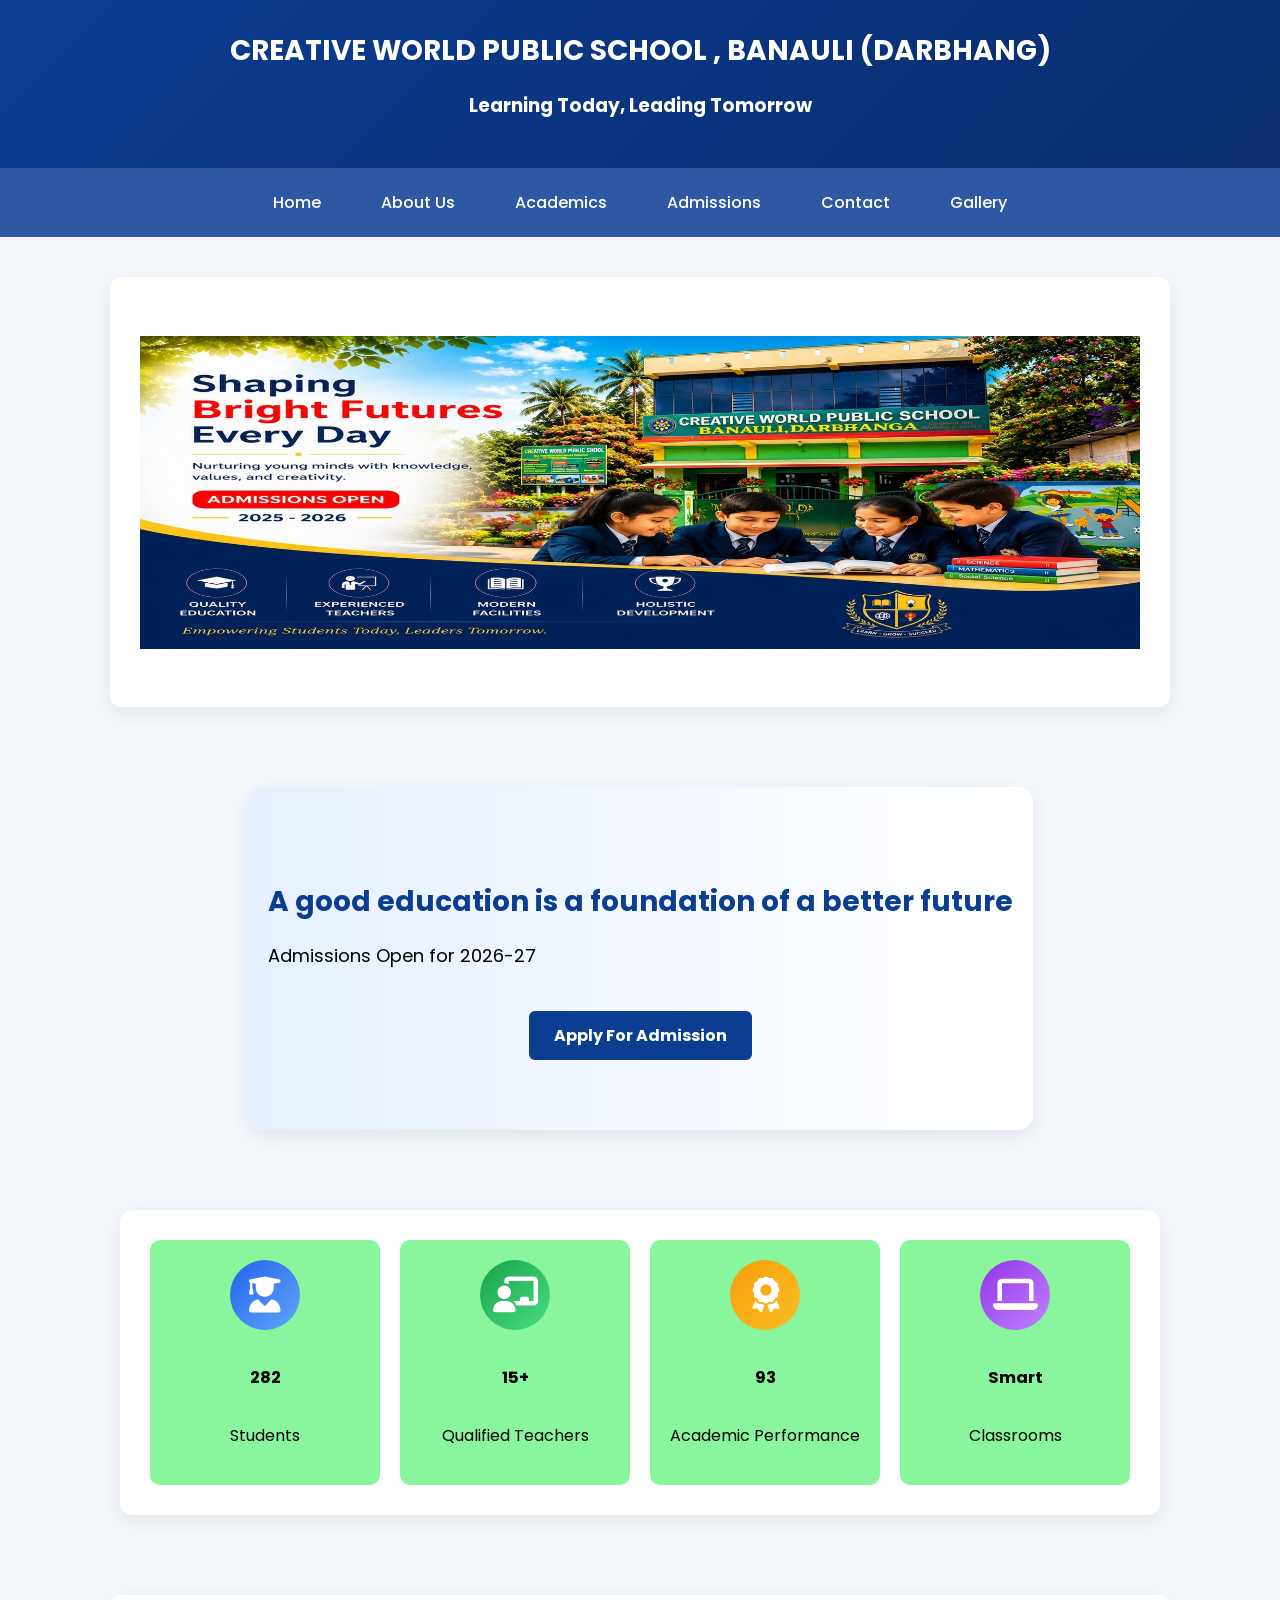
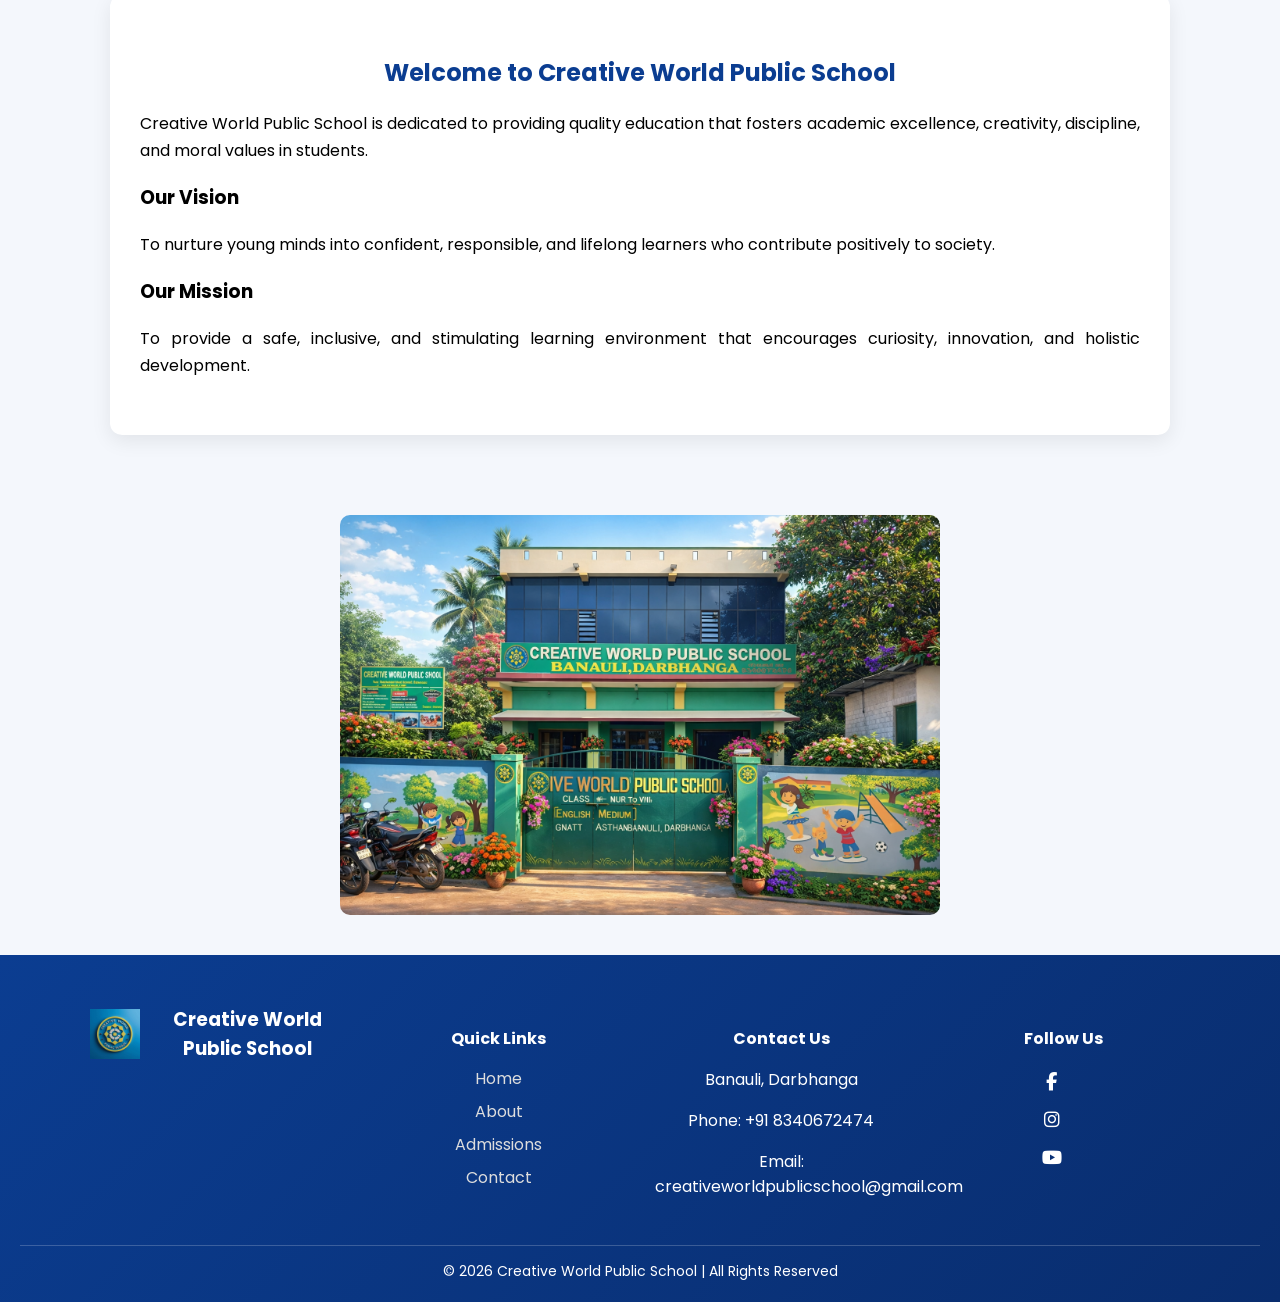
==== commit 526bebb4: "Added some new  images and fixed some bugs" ====
--- a/index.html
+++ b/index.html
@@ -49,7 +49,7 @@
  <section class="hero">
   <h2>A good education is a foundation of a better future</h2>
   <p>Admissions Open for 2026-27</p>
-  <a href="admissions.html" class="btn">Apply Now</a>
+  <a href="admissions.html" class="btn">Apply For Admission</a>
 </section>
 
 <!-- Highlights” Section (Very Important) -->
@@ -58,20 +58,20 @@
 
   <div class="highlight-box">
     <i class="fas fa-user-graduate icon-student"></i>
-    <h3 class="counter" data-target="500">0</h3>
+    <h3 class="counter" data-target="300">0</h3>
     <p>Students</p>
   </div>
 
   <div class="highlight-box">
     <i class="fas fa-chalkboard-teacher icon-teacher"></i>
-    <h3 class="counter" data-target="30">0</h3>
+    <h3 class="counter" data-target="15">0</h3>
     <p>Qualified Teachers</p> 
   </div>
 
   <div class="highlight-box">
     <i class="fas fa-award icon-result"></i>
     <h3 class="counter" data-target="100">0</h3>
-    <p>Board Results</p>
+    <p>Academic Performance</p>
   </div>
 
   <div class="highlight-box">
@@ -140,14 +140,25 @@
       <p>Email: creativeworldpublicschool@gmail.com</p>
     </div>
 
-    <div class="footer-box">
-      <h4>Follow Us</h4>
-      <div class="social-icons">
-        <i class="fab fa-facebook-f"></i>
-        <i class="fab fa-instagram"></i>
-        <i class="fab fa-youtube"></i>
-      </div>
-    </div>
+   <div class="footer-box">
+  <h4>Follow Us</h4>
+
+  <div class="social-icons">
+
+    <a href="https://www.facebook.com/share/1GJPVL6HSe/" target="_blank">
+      <i class="fab fa-facebook-f"></i>
+    </a>
+
+    <a href="https://www.instagram.com/akashkumar1313?igsh=MXg0Y2FyazN4ZnpyNA==" target="_blank">
+      <i class="fab fa-instagram"></i>
+    </a>
+
+    <a href="https://youtube.com/watch?v=TeG2swDPR-s&si=qX36sZtT_ERCkr2R" target="_blank">
+      <i class="fab fa-youtube"></i>
+    </a>
+
+  </div>
+</div>
 
   </div>
 
@@ -203,7 +214,12 @@
 window.addEventListener("scroll", function(){
   const nav = document.querySelector("nav");
   nav.classList.toggle("scrolled", window.scrollY > 10);
+
+  
 });
 </script>
+
+
+
 </body>
 </html>
--- a/style.css
+++ b/style.css
@@ -474,30 +474,33 @@
 .lightbox {
   display: none;
   position: fixed;
-  z-index: 999;
-  padding-top: 60px;
+  z-index: 9999;   /* Higher than navbar */
   left: 0;
   top: 0;
   width: 100%;
   height: 100%;
-  background: rgba(0,0,0,0.9);
-}
+  background: rgba(0,0,0,0.95);
+  overflow: auto;
+}
+
 
 .lightbox img {
   display: block;
-  margin: auto;
-  max-width: 85%;
-  max-height: 80vh;
+  margin: 60px auto;
+  max-width: 90%;
+  max-height: 85vh;
   border-radius: 10px;
 }
 
 .close-btn {
-  position: absolute;
-  top: 10px;
-  right: 15px;
-  color: white;
-  font-size: 40px;
+  position: fixed;
+  top: 20px;
+  right: 30px;
+  color: white;
+  font-size: 50px;
+  font-weight: bold;
   cursor: pointer;
+  z-index: 10000;
 }
 
 /* Reduce Slider Height */
@@ -525,4 +528,31 @@
   object-fit: contain;
   background: #fff;
 }
-
+.social-icons a{
+  color:white;
+  text-decoration:none;
+  margin-right:12px;
+  font-size:20px;
+  transition:0.3s;
+}
+
+.social-icons a:hover{
+  color:#f4b400;
+}
+ /* this for apply for admission */
+input{
+    width:100%;
+    padding:12px;
+}
+/* contect */
+textarea{
+    height:150px;
+}
+nav {
+  z-index: 1000;
+}
+
+.lightbox {
+  z-index: 9999;
+}
+
